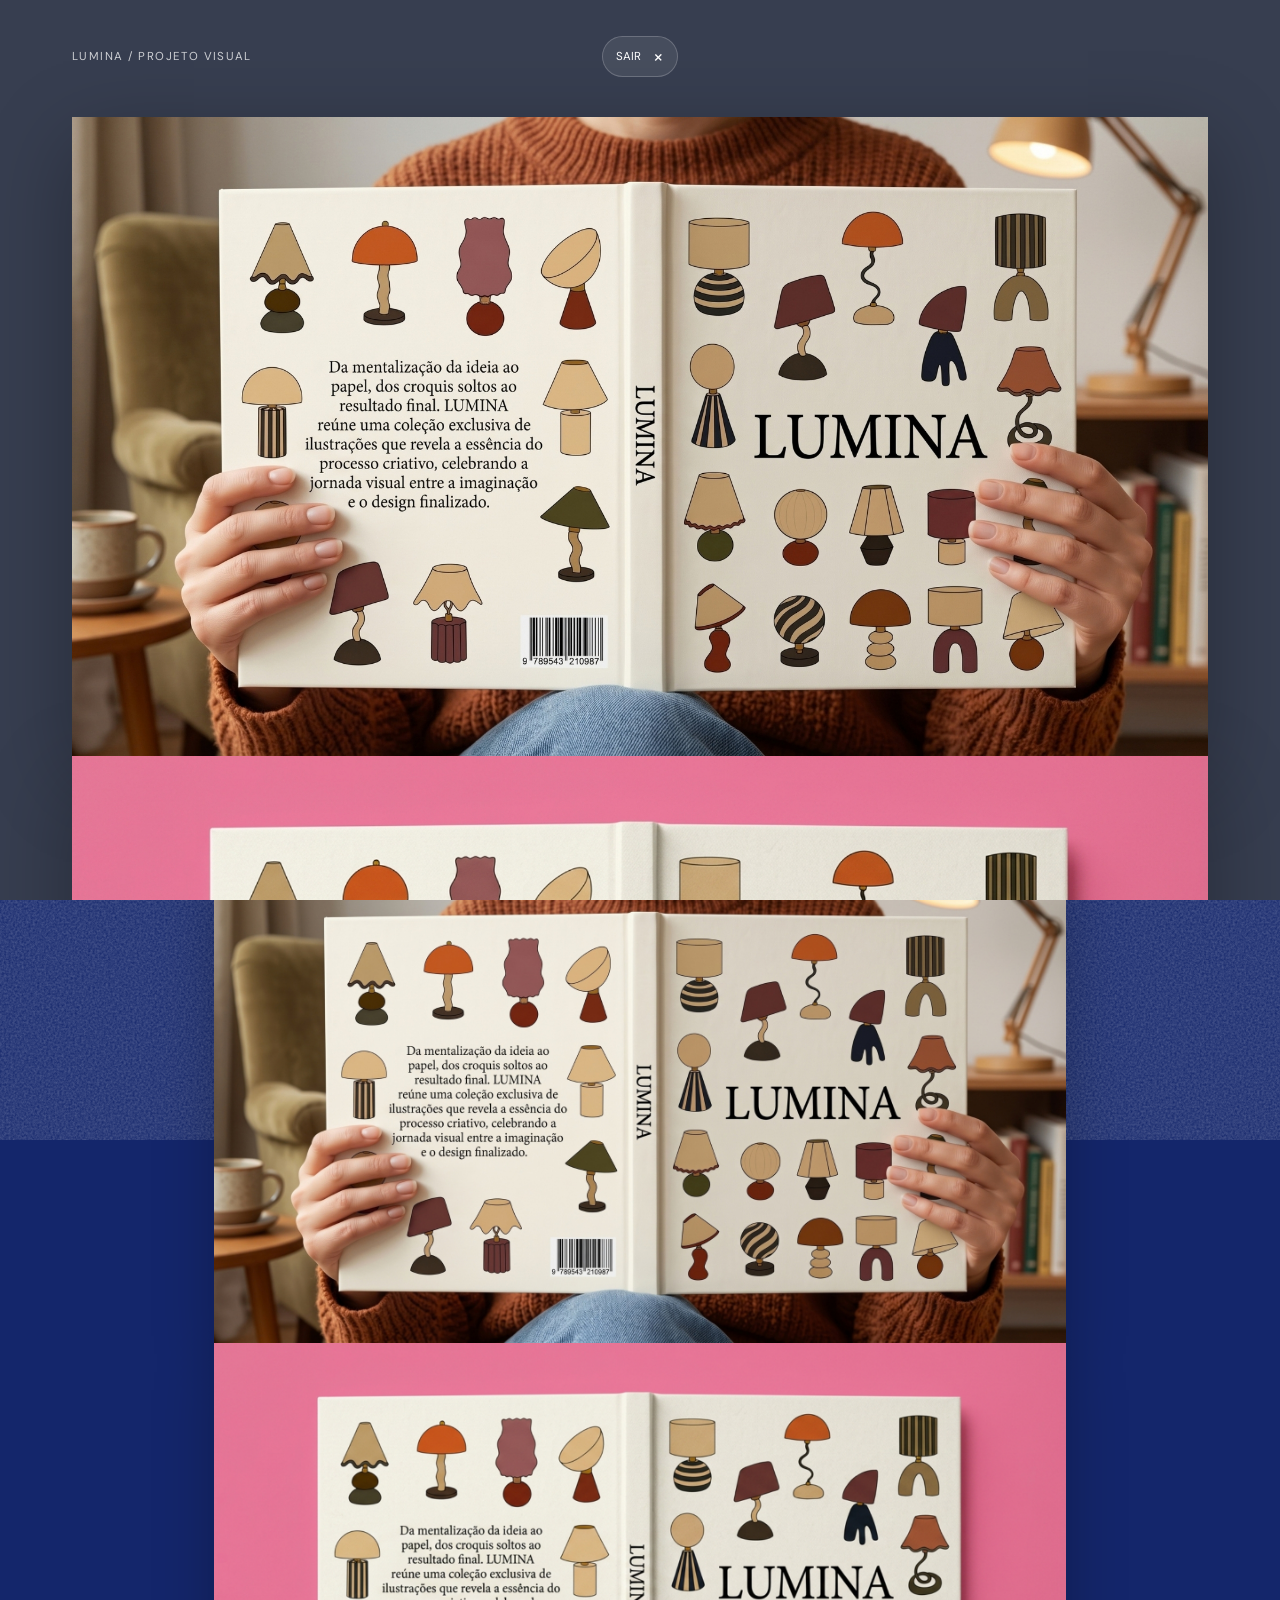
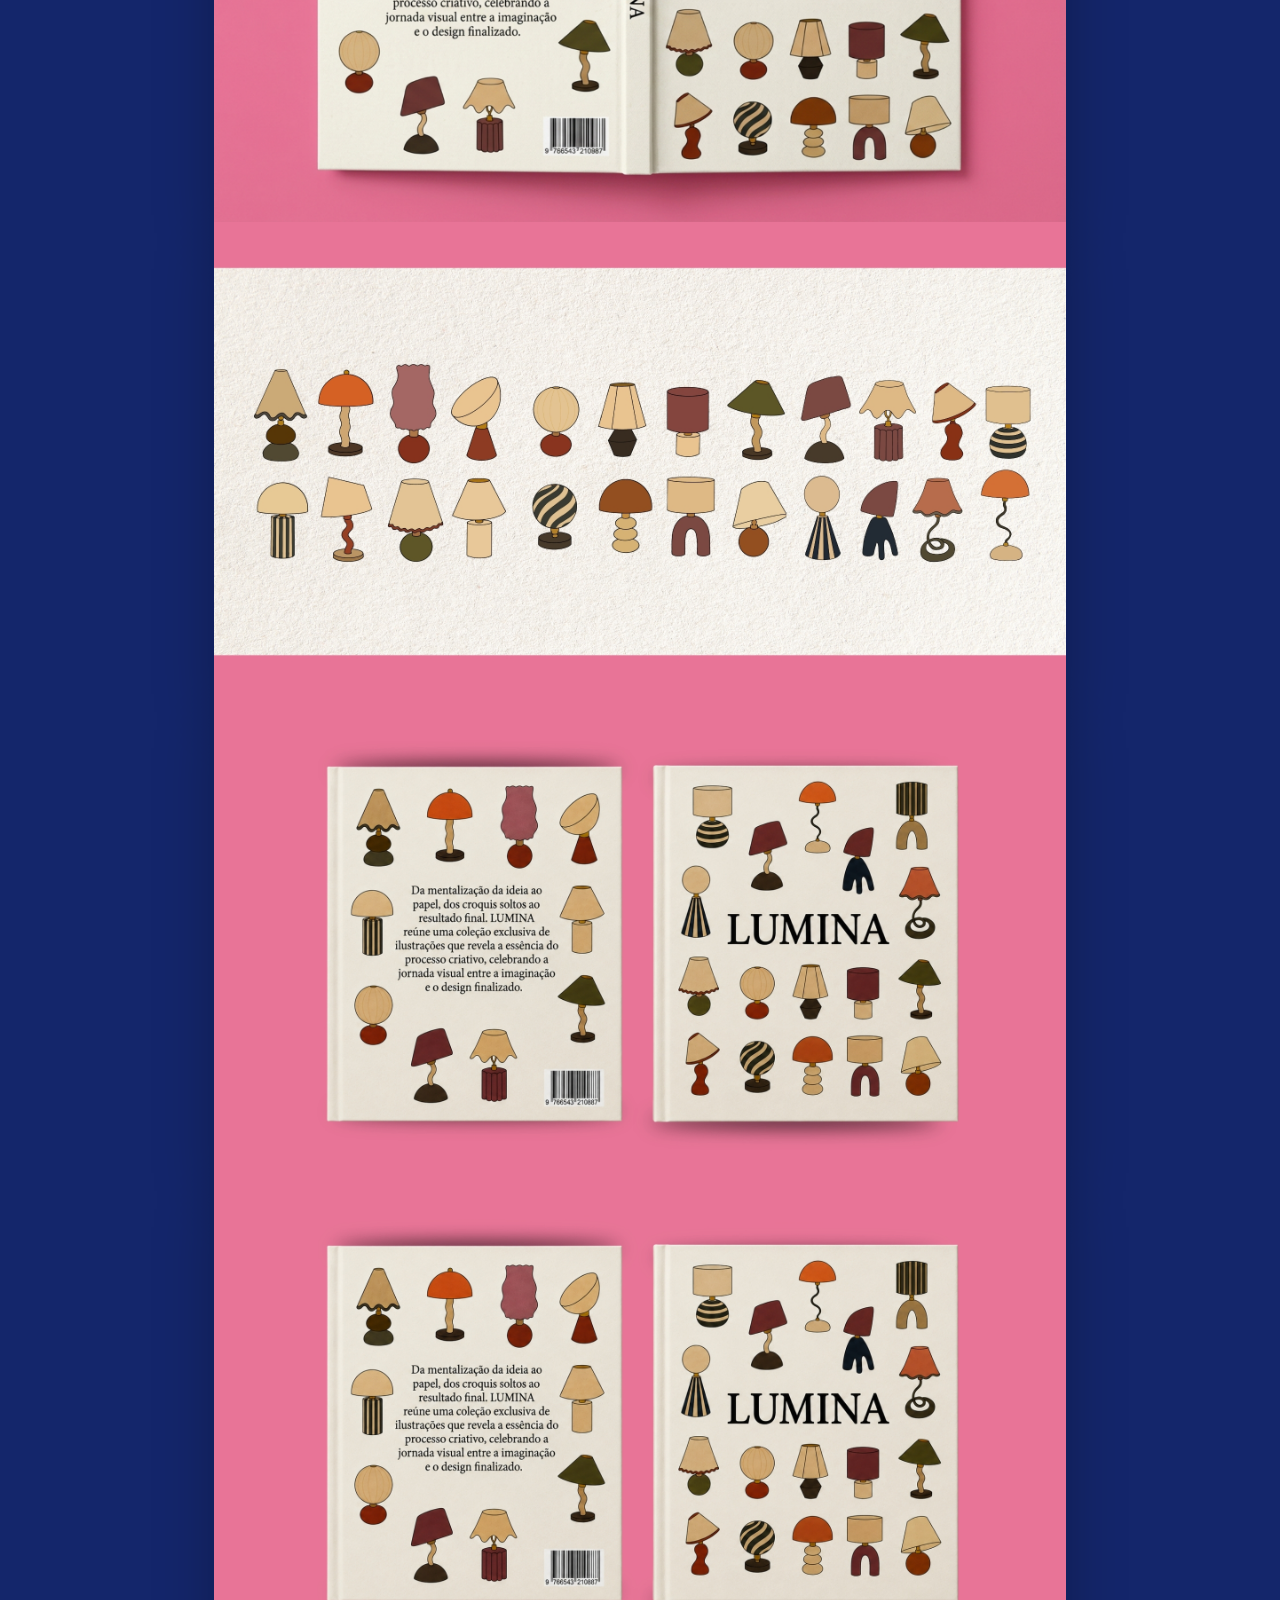
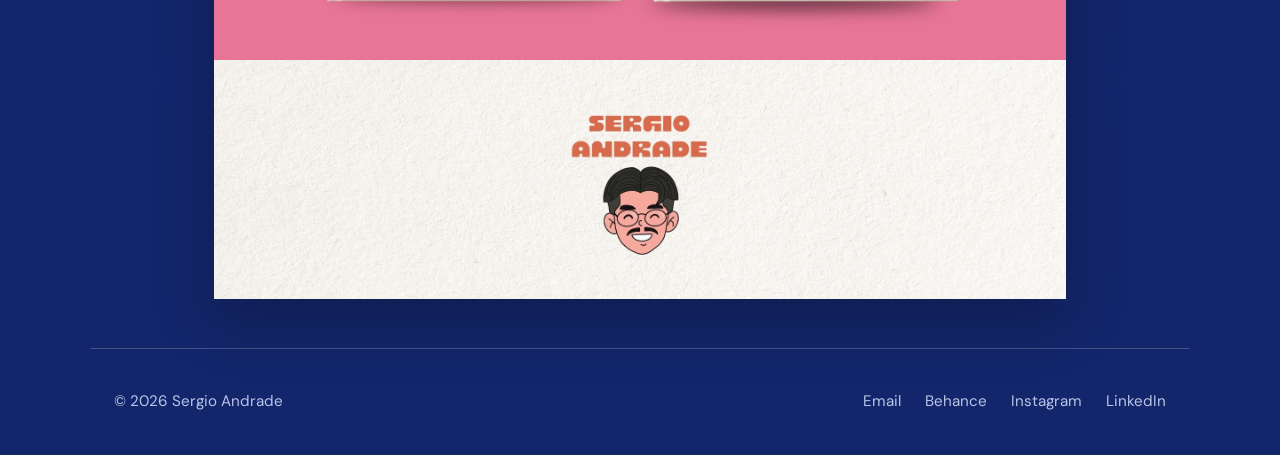
==== projeto1.html @ bd9d05b0 "Primeira versão do portfólio  Copiar" ====
<!DOCTYPE html>
<html lang="pt">
<head>
  <meta charset="UTF-8">
  <meta name="viewport" content="width=device-width, initial-scale=1.0">
  <title>XXXXXXX | Sergio Andrade</title>
  <link rel="icon" href="Assets/imgs/minha.logo.png">

  <link href="https://fonts.googleapis.com/css2?family=Lilita+One&family=DM+Sans:wght@400;500;700&display=swap" rel="stylesheet">
  <link rel="stylesheet" href="Assets/css/styles.css">
</head>
<body class="sem-circulos">

  <!-- MENU -->
  <header class="menu vidro">
    <a href="index.html#home"><img class="logo" src="Assets/imgs/minha.logo.png" alt="Sergio Andrade"></a>

    <button class="botao-menu" id="botao-menu" aria-label="Abrir menu">☰</button>

    <nav id="links">
      <a href="index.html">Home</a>
      <a href="index.html#sobre">Sobre</a>
      <a href="index.html#conversa">Criar</a>
      <a href="projetos.html" class="ativo">Projetos</a>
    </nav>


  </header>

  <!-- TÍTULO E FERRAMENTAS -->
 <section class="pagina-topo">
  <h1>Dama Centeio</h1>
    <p class="rotulo">Ferramentas:</p>
    <p class="ferramentas">Adobe Photoshop, Adobe Illustrator, Figma.</p>
  </section>

  <!-- DESCRIÇÃO -->
  <section class="bloco texto-projeto">
    <p class="descrip">Descrição:</p>
    <p>O projeto de identidade visual Dama Centeio busca traduzir o cuidado e a delicadeza da panificação artesanal por meio de uma estética elegante, acolhedora e atemporal. A marca ganha vida através de uma tipografia marcante, uma paleta de tons terrosos e uma ilustração feminina que representa o lado humano e cuidadoso por trás de cada produto. O resultado é uma identidade que busca tornar cada detalhe da experiência mais especial, autêntico e memorável.</p>
  </section>

  <!-- IMAGENS: uma debaixo da outra.
       Para cada imagem, troca um <div class="imagem-vazia"></div> por:
       <img src="Assets/imgs/projeto1-01.jpg" alt="Descrição da imagem">
       Para mais imagens, copia a linha e muda o nome do ficheiro. -->
    <!-- IMAGENS -->


<div class="galeria-overlay" id="galeriaOverlay" aria-label="Apresentação visual do projeto">
  <div class="galeria-overlay-fundo"></div>

  <div class="galeria-overlay-conteudo">
    <div class="galeria-overlay-topo">
      <span>LUMINA / PROJETO VISUAL</span>
      <button class="galeria-fechar" id="fecharGaleria" type="button" aria-label="Fechar galeria">
        SAIR <span>×</span>
      </button>
    </div>

    <div class="galeria-overlay-imagens">
      <img src="Assets/imgs/Lumina.1.jpg" alt="LUMINA — imagem 1">
      <img src="Assets/imgs/Lumina.2.jpg" alt="LUMINA — imagem 2">
      <img src="Assets/imgs/Lumina.3.jpg" alt="LUMINA — imagem 3">
      <img src="Assets/imgs/Lumina.4.jpg" alt="LUMINA — imagem 4">
      <img src="Assets/imgs/Lumina.5.jpg" alt="LUMINA — imagem 5">
      <img src="Assets/imgs/Lumina.6.jpg" alt="LUMINA — imagem 6">
    </div>
  </div>
</div>


<section class="projeto-preview" aria-label="Prévia do projeto">
  <div class="preview-indicacao">
    <span>EXPLORA O PROJETO</span>
    <span class="preview-seta">↓</span>
  </div>

<div class="preview-imagens">
  <img src="Assets/imgs/Lumina.1.jpg" alt="LUMINA — imagem 1">
  <img src="Assets/imgs/Lumina.2.jpg" alt="LUMINA — imagem 2">
  <img src="Assets/imgs/Lumina.3.jpg" alt="LUMINA — imagem 3">
  <img src="Assets/imgs/Lumina.4.jpg" alt="LUMINA — imagem 4">
  <img src="Assets/imgs/Lumina.5.jpg" alt="LUMINA — imagem 5">
  <img src="Assets/imgs/Lumina.6.jpg" alt="LUMINA — imagem 6">
</div>

</section>

<div class="galeria-ponto-entrada" id="pontoEntradaGaleria" aria-hidden="true"></div>
  <footer>
    <p>© <span id="ano"></span> Sergio Andrade</p>
    <nav class="redes">
      <a href="mailto:o-teu-email@exemplo.com">Email</a>
      <a href="https://www.behance.net/sergioasf" target="_blank" rel="noopener">Behance</a>
      <a href="https://www.instagram.com/bysergio.a/?utm_source=ig_web_button_share_sheet" target="_blank" rel="noopener">Instagram</a>
      <a href="https://www.linkedin.com/in/sergioasf/" target="_blank" rel="noopener">LinkedIn</a>
    </nav>
  </footer>

  <script src="Assets/JS/script.js"></script>
</body>
</html>
---- Assets/css/styles.css ----
/* ---------- CORES E FONTES ---------- */
:root {
  --azul: #2547a0;
  --azul-escuro: #14266b;
  --laranja: #f2784b;
  --claro: #eef2ff;
  --lilas: #b9c4e8;

  --fonte-titulo: "Lilita One", sans-serif;
  --fonte-texto: "DM Sans", sans-serif;
}

/* ---------- BASE ---------- */
* {
  box-sizing: border-box;
  margin: 0;
  padding: 0;
}

html {
  scroll-behavior: smooth;
}

body {
  font-family: var(--fonte-texto);
  font-size: 18px;
  line-height: 1.7;
  color: var(--claro);
  background: var(--azul-escuro);
  overflow-x: hidden;
  position: relative;
}

/* Textura granulada */
body::before {
  content: "";
  position: fixed;
  inset: -240px 0;
  z-index: -1;
  pointer-events: none;
  opacity: 0.26;
  background-image: url("data:image/svg+xml,%3Csvg xmlns='http://www.w3.org/2000/svg' width='240' height='240'%3E%3Cfilter id='n'%3E%3CfeTurbulence type='fractalNoise' baseFrequency='.45' numOctaves='3' stitchTiles='stitch'/%3E%3CfeColorMatrix values='0 0 0 0 1 0 0 0 0 1 0 0 0 0 1 0 0 0 .9 0'/%3E%3C/filter%3E%3Crect width='100%25' height='100%25' filter='url(%23n)'/%3E%3C/svg%3E");
  transform: translateY(calc(var(--grao, 0px) * -1));
  will-change: transform;
}

/* ---------- ONDAS 3D NO FUNDO (desenhadas pelo JavaScript) ---------- */
.ondas {
  position: fixed;
  top: 0;
  left: 0;
  width: 100%;
  height: 100%;
  z-index: -2;
  pointer-events: none;
  opacity: 0.18;
  transition: opacity 0.6s ease;
}

/* Nas páginas com esta classe as ondas ficam escondidas */
.sem-circulos .ondas {
  opacity: 0;
}

/* ---------- ELEMENTOS GERAIS ---------- */
img {
  display: block;
  max-width: 100%;
}

a {
  color: inherit;
}

p {
  margin-bottom: 1rem;
}

::selection {
  background: var(--laranja);
  color: var(--azul-escuro);
}

a:focus-visible,
button:focus-visible {
  outline: 3px solid var(--laranja);
  outline-offset: 3px;
}

h2 {
  font-family: var(--fonte-titulo);
  font-weight: 400;
  color: #fff;
  font-size: 3.6rem;
  line-height: 1.05;
  margin-bottom: 1.5rem;
}

section {
  padding: 6rem 1.5rem;
  max-width: 1100px;
  margin: 0 auto;
  position: relative;
}

/* Rótulos: FERRAMENTAS e DESCRIÇÃO */
.rotulo,
.texto-projeto .descrip {
  font-family: var(--fonte-texto);
  font-size: 0.8rem;
  font-weight: 700;
  letter-spacing: 0.16em;
  line-height: 1.4;
  text-transform: uppercase;
  color: var(--laranja);
  margin-top: 0;
  margin-bottom: 0.6rem;
  text-align: center; /* <-- Adiciona esta linha */
  
}


/* ---------- EFEITO DE VIDRO ---------- */
.vidro {
  background: rgba(20, 38, 107, 0.4);
  border: 1px solid rgba(255, 255, 255, 0.4);
  border-radius: 32px;
  backdrop-filter: blur(14px);
  box-shadow:
    inset 0 1px 0 rgba(255, 255, 255, 0.4),
    0 20px 40px -25px rgba(0, 0, 0, 0.6);
}

/* ---------- MENU ---------- */
.menu {
  position: fixed;
  top: 16px;
  left: 50%;
  transform: translateX(-50%);
  z-index: 10;
  width: min(92%, 780px);
  height: 88px;
  padding: 0 2rem 0 7rem; /* Deixa espaço à esquerda para a logo */
  border-radius: 999px;
  display: flex;
  align-items: center;
  justify-content: flex-end; /* Empurra os links para o espaço da direita */
  transition: background 0.3s, box-shadow 0.3s;
}

.menu.rolou {
  background: rgba(20, 38, 107, 0.75);
  box-shadow:
    inset 0 1px 0 rgba(255, 255, 255, 0.4),
    0 20px 40px -20px rgba(0, 0, 0, 0.8);
}

.logo {
  position: absolute;
  left: 1.8rem;
  top: 50%;
  transform: translateY(-50%);
  height: 90px;
  width: auto;
}

.menu nav {
  position: static; /* Remove o posicionamento absoluto antigo */
  transform: none;
  display: flex;
  align-items: center;
  justify-content: space-evenly; /* Distribui os botões proporcionalmente no espaço livre */
  width: 100%;
}

.menu nav a {
  display: inline-block;
  padding: 0.6rem 1.4rem; /* Padding ligeiramente menor */
  border-radius: 999px;
  text-decoration: none;
  font-weight: 700;
  font-size: 0.95rem; /* Letras ligeiramente menores (era 1.1rem) */
  letter-spacing: 0.08em;
  text-transform: uppercase;
  transition: background 0.25s, color 0.25s;
}

.menu nav a:hover,
.menu nav a.ativo {
  background: var(--laranja);
  color: var(--azul-escuro);
}

.botao-menu {
  display: none;
  font-size: 1.6rem;
  color: var(--claro);
  background: none;
  border: none;
  cursor: pointer;
}


/* ---------- HOME ---------- */
#home {
  min-height: 100vh;
  display: flex;
  flex-direction: column;
  align-items: center;
  justify-content: center;
  gap: 1.5rem;
  text-align: center;
  padding: 7rem 1.5rem 6rem;
}

.nome {
  width: auto;
  height: clamp(110px, 24vh, 240px);
  max-width: 90%;
  object-fit: contain;
}

.etiqueta {
  padding: 0.6rem 1.8rem;
  margin: 2rem 0 0;  
  border-radius: 999px;
  font-size: 0.9rem;
  font-weight: 700;
  letter-spacing: 0.12em;
  text-transform: uppercase;
}

/* Foto circular */
/* ---------- HOME (Com perspetiva 3D) ---------- */
#home {
  /* ... (mantém o display flex, justify-center, etc. que já tinhas) ... */
  perspective: 1500px; /* Dá profundidade para o efeito de inclinação */
}

/* --- O Anel / Elemento Reativo Completo --- */
.anel {
  position: relative;
  width: clamp(160px, 32vh, 290px);   
  aspect-ratio: 1;
  padding: 12px;
  border-radius: 50%;
  
  /* Teu gradiente cónico metálico */
  background: conic-gradient(
    #f2f5ff,
    #7b86a2,
    #fbfcff,
    #56617c,
    #d3daec,
    #8993ad,
    #f2f5ff
  );
  
  /* Sombra base suave */
  box-shadow: 0 20px 40px -10px rgba(0, 0, 0, 0.6);
  
  /* Garante o render 3D e aplica transição física muito suave */
  transform-style: preserve-3d;
  transition: transform 0.6s cubic-bezier(0.2, 1, 0.3, 1), box-shadow 0.6s ease;
  
  /* Animação de entrada original */
  animation: subir 0.9s ease 0.15s both;
  cursor: pointer;
}

/* Pseudo-elemento para o "Glow" Orgânico (atrás do anel) */
.anel::after {
  content: '';
  position: absolute;
  inset: -10px;
  border-radius: 50%;
  background: radial-gradient(circle at center, rgba(242, 120, 75, 0.15) 0%, rgba(242, 120, 75, 0) 70%);
  opacity: 0;
  transition: opacity 0.5s ease, transform 0.6s cubic-bezier(0.2, 1, 0.3, 1);
  filter: blur(20px);
  pointer-events: none;
  transform: translateZ(-1px); /* Fica atrás */
}

.anel img {
  width: 100%;
  height: 100%;
  object-fit: cover;
  object-position: 78% 50%;
  border-radius: 50%;
  background-color: var(--azul-escuro);
  display: block;
}

/* --- EFEITO PARALLAX REATIVO NO HOVER --- */
.anel:hover {
  /* Inclinação suave e subida do elemento */
  transform: translateY(-8px) rotateX(10deg) rotateY(-5deg) scale(1.02);
  
  /* Sombra mais profunda e deslocada */
  box-shadow: 0 35px 70px -15px rgba(0, 0, 0, 0.7);
}

/* Ativa e desloca o "Glow" no hover */
.anel:hover::after {
  opacity: 1;
  transform: translateZ(-2px) translate(5px, 10px); /* Desloca o brilho orgânico */
}


.nome,
.etiqueta,
.anel {
  animation: subir 0.9s ease both;
}

.etiqueta {
  animation-delay: 0.3s;     
}

.anel {
  animation-delay: 0.15s;    
}

@keyframes subir {
  from {
    opacity: 0;
    transform: translateY(20px);
  }
}

/* ---------- SETA PARA BAIXO ---------- */
.seta-baixo {
  position: absolute;
  bottom: 1.8rem;
  left: 0;
  right: 0;
  margin: 0 auto;
  width: 54px;
  height: 54px;
  display: flex;
  align-items: center;
  justify-content: center;
  border-radius: 50%;
  border: 1px solid rgba(255, 255, 255, .4);
  background: rgba(20, 38, 107, .4);
  backdrop-filter: blur(10px);
  -webkit-backdrop-filter: blur(10px);
  color: #fff;
  text-decoration: none;
  animation: aparecerSeta 1s ease 1s both, saltarSeta 2.2s ease-in-out 2s infinite;
  transition: background .3s, border-color .3s;
}

.seta-baixo:hover {
  background: #f2784b;
  border-color: #f2784b;
}

@keyframes aparecerSeta {
  from { opacity: 0; }
  to   { opacity: 1; }
}

@keyframes saltarSeta {
  0%, 100% { transform: translateY(0); }
  50%      { transform: translateY(8px); }
}

/* ---------- SOBRE ---------- */
#sobre {
  max-width: none;
  min-height: 100vh;
  padding: 9rem clamp(1.5rem, 5vw, 5rem) 5rem;
  display: flex;
  align-items: center;
}

.sobre-layout {
  width: 100%;
  max-width: 1150px;
  margin: 0 auto;
  display: grid;
  grid-template-columns: 1fr 1fr;
  gap: 3rem;
  align-items: center;
}

.sobre-personagem {
  position: relative;
  justify-self: center;
  max-width: 100%;
}

.sobre-personagem::after {
  content: "";
  position: absolute;
  left: 50%;
  bottom: 1%;
  transform: translateX(-50%);
  width: 65%;
  height: 7%;
  border-radius: 50%;
  background: radial-gradient(
    ellipse at center,
    rgba(5, 10, 40, 0.55),
    transparent 70%
  );
}

.sobre-gif {
  position: relative;
  z-index: 1;
  display: block;
  width: auto;
  height: auto;
  max-width: 100%;
  max-height: 500px;
}

.sobre-caixa {
  min-height: 470px;
  padding: 3rem;
  display: flex;
  flex-direction: column;
  justify-content: center;
}

.sobre-caixa p {
  font-size: 1.1rem;
  color: #dfe6fb;
}

.sobre-caixa .rotulo {
  font-size: 0.8rem;
  color: var(--laranja);
}

/* ---------- SOBRE: SECÇÕES NOVAS ---------- */
.sobre-extra {
  max-width: 1150px;
  padding: 4rem 1.5rem;
}

.sobre-extra .titulo-secao {
  margin-bottom: 2.5rem;
}

.sobre-extra .titulo-secao h2 {
  font-size: 3rem;
  margin-bottom: 0;
}

/* Mantém a animação de entrada e acrescenta a transição do hover */
.sobre-extra .escondido {
  transition: opacity 0.8s, transform 0.8s, background 0.3s, border-color 0.3s;
}

/* Títulos pequenos dentro dos cartões */
.servico h3,
.passo h3,
.painel h3 {
  font-family: var(--fonte-titulo);
  font-weight: 400;
  font-size: 1.7rem;
  line-height: 1.1;
  color: #fff;
  margin: 0 0 0.8rem;
}

.servico p,
.passo p {
  margin: 0;
  font-size: 1rem;
  color: #dfe6fb;
}

/* O que faço */
.grelha-servicos {
  display: grid;
  grid-template-columns: repeat(auto-fit, minmax(240px, 1fr));
  gap: 1.5rem;
}

.servico {
  padding: 2rem;
  border-radius: 28px;
}

.servico:hover {
  background: rgba(37, 71, 160, 0.55);
  border-color: var(--laranja);
}

.servico-numero {
  display: block;
  margin-bottom: 1rem;
  font-size: 0.8rem;
  font-weight: 700;
  letter-spacing: 0.16em;
  color: var(--laranja);
}

.grelha-servicos .servico:nth-child(2) { transition-delay: 0.1s; }
.grelha-servicos .servico:nth-child(3) { transition-delay: 0.2s; }
.grelha-servicos .servico:nth-child(4) { transition-delay: 0.3s; }

/* ---------- HABILIDADES MARQUEE ---------- */
#habilidades {
  max-width: 100% !important;
  width: 100%;
  padding-left: 0 !important;
  padding-right: 0 !important;
  overflow: hidden;
}

#habilidades .titulo-secao {
  max-width: 1150px;
  margin: 0 auto 2.5rem;
  padding-left: 1.5rem;
  padding-right: 1.5rem;
}

.habilidades-marquee-container {
  width: 100%;
  padding: 3.5rem 0;
  display: flex;
  flex-direction: column;
  gap: 1.2rem;
  overflow: hidden;
  position: relative;
  border-radius: 0; /* Encaixa de canto a canto nas bordas da página */
  border-left: none;
  border-right: none;
}

.marquee-linha {
  display: flex;
  width: max-content;
  user-select: none;
}

.marquee-grupo {
  display: flex;
  align-items: center;
  gap: 1rem;
  padding-right: 1rem;
}

.marquee-grupo span {
  display: inline-block;
  padding: 0.85rem 2rem;
  border: 1px solid rgba(255, 255, 255, 0.3);
  border-radius: 999px;
  background: rgba(255, 255, 255, 0.05);
  color: var(--claro);
  font-size: 1.1rem;
  font-weight: 500;
  white-space: nowrap;
  transition: all 0.3s ease;
  cursor: pointer;
}

/* Animações de movimento contínuo */
.marquee-esquerda .marquee-grupo {
  animation: rolarEsquerda 28s linear infinite;
}

.marquee-direita .marquee-grupo {
  animation: rolarDireita 28s linear infinite;
}

/* Pausa suave quando se passa o rato por cima da linha */
.habilidades-marquee-container:hover .marquee-grupo {
  animation-play-state: paused;
}

/* Destaque individual na tag sob o cursor */
.marquee-grupo span:hover {
  background: var(--laranja);
  border-color: var(--laranja);
  color: var(--azul-escuro);
  transform: scale(1.08);
  box-shadow: 0 10px 25px -5px rgba(242, 120, 75, 0.6);
}

@keyframes rolarEsquerda {
  0% { transform: translateX(0%); }
  100% { transform: translateX(-100%); }
}

@keyframes rolarDireita {
  0% { transform: translateX(-100%); }
  100% { transform: translateX(0%); }
}

@media (max-width: 800px) {
  .marquee-grupo span {
    padding: 0.65rem 1.4rem;
    font-size: 0.95rem;
  }
}


/* ---------- BOTÃO VER PROJETOS ISOLADO ---------- */
.secao-botao-projetos {
  text-align: center;
  padding: 1rem 1.5rem 2rem;
}

.botao-grande {
  padding: 1.1rem 3rem;
  font-size: 1rem;
}



/* Processo */
.processo-lista {
  list-style: none;
  display: grid;
  grid-template-columns: repeat(auto-fit, minmax(220px, 1fr));
  gap: 1.5rem;
}

.passo {
  padding: 2rem 1.8rem;
  border-radius: 28px;
}

.passo-numero {
  display: block;
  margin-bottom: 0.8rem;
  font-family: var(--fonte-titulo);
  font-size: 3.2rem;
  line-height: 1;
  color: var(--laranja);
}

.processo-lista .passo:nth-child(2) { transition-delay: 0.1s; }
.processo-lista .passo:nth-child(3) { transition-delay: 0.2s; }
.processo-lista .passo:nth-child(4) { transition-delay: 0.3s; }

/* Convite final */
.cta {
  padding: 4rem 2rem;
  text-align: center;
}

.cta h2 {
  margin-bottom: 1rem;
}

.cta p {
  max-width: 520px;
  margin: 0 auto 2rem;
  font-size: 1.15rem;
  color: #dfe6fb;
}

.cta-botoes {
  display: flex;
  flex-wrap: wrap;
  justify-content: center;
  gap: 1rem;
}

.botao {
  display: inline-block;
  padding: 0.9rem 2.2rem;
  border: 1px solid var(--laranja);
  border-radius: 999px;
  background: var(--laranja);
  color: var(--azul-escuro);
  font-size: 0.9rem;
  font-weight: 700;
  letter-spacing: 0.08em;
  text-decoration: none;
  text-transform: uppercase;
  transition: background 0.25s, color 0.25s, border-color 0.25s;
}

.botao:hover {
  background: transparent;
  border-color: #fff;
  color: #fff;
}

.botao-vidro {
  background: rgba(255, 255, 255, 0.08);
  border-color: rgba(255, 255, 255, 0.4);
  color: #fff;
}

.botao-vidro:hover {
  background: var(--laranja);
  border-color: var(--laranja);
  color: var(--azul-escuro);
}

/* ---------- PROJETOS (Visual Refinado) ---------- */
.lista-projetos {
  display: grid;
  grid-template-columns: repeat(auto-fit, minmax(320px, 1fr));
  gap: 2.5rem 2rem;
}

.projeto {
  display: block;
  text-decoration: none;
  background: rgba(255, 255, 255, 0.03);
  border: 1px solid rgba(255, 255, 255, 0.12);
  border-radius: 28px;
  padding: 1.2rem;
  backdrop-filter: blur(12px);
  -webkit-backdrop-filter: blur(12px);
  transition: all 0.4s cubic-bezier(0.2, 0.8, 0.2, 1);
}

.capa {
  aspect-ratio: 4 / 3;
  border-radius: 20px;
  overflow: hidden;
  border: 1px solid rgba(255, 255, 255, 0.15);
  margin-bottom: 1.2rem;
}

.capa img {
  width: 100%;
  height: 100%;
  object-fit: cover;
  transition: transform 0.6s cubic-bezier(0.2, 0.8, 0.2, 1);
}

.projeto h3 {
  font-size: 1.35rem;
  font-weight: 700;
  color: #fff;
  line-height: 1.3;
  padding: 0 0.4rem;
  transition: color 0.3s ease;
}

/* Efeito ao passar o cursor (Hover elegante) */
.projeto:hover {
  transform: translateY(-8px);
  border-color: rgba(242, 120, 75, 0.4); /* Borda laranja suave */
  background: rgba(255, 255, 255, 0.06);
  box-shadow: 0 20px 40px -20px rgba(0, 0, 0, 0.7);
}

.projeto:hover .capa img {
  transform: scale(1.05); /* Zoom muito subtil na imagem */
}

.projeto:hover h3 {
  color: var(--laranja); /* O título muda para laranja */
}
.info-projeto {
  padding: 0.5rem 0.5rem 0.2rem;
  text-align: center; /* Centraliza todo o texto interno */
}

.projeto h3 {
  font-size: 1.35rem;
  font-weight: 700;
  color: #fff;
  line-height: 1.3;
  text-align: center; /* Garante o alinhamento do título */
  transition: color 0.3s ease;
}


/* ---------- RODAPÉ ---------- */
footer {
  max-width: 1100px;
  margin: 0 auto;
  padding: 2.5rem 1.5rem;
  border-top: 1px solid rgba(255, 255, 255, 0.2);
  display: flex;
  justify-content: space-between;
  flex-wrap: wrap;
  gap: 1rem;
  color: var(--lilas);
  font-size: 0.95rem;
}

footer p {
  margin: 0;
}

.redes {
  display: flex;
  gap: 1.5rem;
}

.redes a {
  text-decoration: none;
  transition: color 0.2s;
}

.redes a:hover {
  color: var(--laranja);
}

/* ---------- ANIMAÇÕES AO DESCER ---------- */
.escondido {
  opacity: 0;
  transform: translateY(24px);
  transition: opacity 0.8s, transform 0.8s;
}

.escondido.visivel {
  opacity: 1;
  transform: none;
}

.entrada-esquerda.escondido {
  transform: translateX(-60px);
}

.entrada-direita.escondido {
  transform: translateX(60px);
  transition-delay: 0.15s;
}

.entrada-esquerda.escondido.visivel,
.entrada-direita.escondido.visivel {
  transform: none;
}

/* ---------- PÁGINA DE PROJETO ---------- */
h1 {
  font-family: var(--fonte-titulo);
  font-weight: 400;
  color: #fff;
  font-size: clamp(5rem, 9vw, 8rem);
  line-height: 1;
  margin-bottom: 3.5rem;
  text-align: center;
}

.pagina-topo {
  padding: 12rem 1.5rem 2rem;
  text-align: center;
}

.pagina-topo h1 {
  text-align: center;
}

.bloco {
  padding: 2rem 1.5rem 3rem;
}

.voltar {
  display: inline-block;
  margin-bottom: 2rem;
  color: var(--lilas);
  font-weight: 700;
  text-decoration: none;
  transition: color 0.2s;
}

.voltar:hover {
  color: var(--laranja);
}

.ferramentas {
  color: #dfe6fb;
  font-size: 1.15rem;
  margin: 0;
  text-align: center;
}

.texto-projeto {
  text-align: center;
}

.texto-projeto p {
  display: block;
  max-width: 760px;
  font-size: 1.15rem;
  color: #dfe6fb;
  margin-left: auto;
  margin-right: auto;
  text-align: center;
}

.texto-projeto .descrip {
  font-family: var(--fonte-texto);
  font-size: 0.8rem;
  font-weight: 700;
  letter-spacing: 0.16em;
  line-height: 1.4;
  text-transform: uppercase;
  color: var(--laranja);
  margin-top: 0;
  margin-bottom: 0.6rem;
}

/* ---------- GALERIA IMERSIVA ---------- */
.galeria-overlay {
  position: fixed;
  inset: 0;
  z-index: 9999;
  overflow-y: auto;
  overscroll-behavior: contain;
  isolation: isolate;
  background: rgb(55, 62, 80);
  opacity: 0;
  visibility: hidden;
  pointer-events: none;
  transform: translateY(5vh) scale(0.985);
  clip-path: inset(45% 0 45% 0 round 18px);
  transition:
    opacity 0.55s ease,
    transform 0.75s cubic-bezier(0.2, 0.75, 0.25, 1),
    clip-path 0.75s cubic-bezier(0.2, 0.75, 0.25, 1),
    visibility 0.75s;
}

.galeria-overlay.ativa {
  opacity: 1;
  visibility: visible;
  pointer-events: auto;
  transform: translateY(0) scale(1);
  clip-path: inset(0 0 0 0 round 0);
}

.galeria-overlay-fundo {
  position: fixed;
  inset: -25px;
  z-index: -1;
  background: rgb(55, 62, 80);
}

.galeria-overlay-conteudo {
  width: min(100%, 1200px);
  margin: 0 auto;
  padding: 1.25rem clamp(0.75rem, 3vw, 2rem) 4rem;
}

.galeria-overlay-topo {
  position: sticky;
  top: 0;
  z-index: 2;
  display: grid;
  grid-template-columns: 1fr auto 1fr;
  align-items: center;
  gap: 1rem;
  padding: 1rem 0;
  color: rgba(255, 255, 255, 0.75);
  font-family: var(--fonte-texto);
  font-size: 0.72rem;
  letter-spacing: 0.12em;
  background: transparent;
}

.galeria-overlay-topo > span {
  justify-self: start;
}

.galeria-home {
  justify-self: center;
  display: inline-block;
  padding: 0.6rem 0.85rem;
  border: 1px solid rgba(255, 255, 255, 0.2);
  border-radius: 999px;
  color: white;
  background: rgba(255, 255, 255, 0.08);
  text-decoration: none;
  font: inherit;
  transition: background 0.25s ease, border-color 0.25s ease;
}

.galeria-home:hover {
  background: rgba(255, 255, 255, 0.17);
  border-color: rgba(255, 255, 255, 0.5);
}

.galeria-fechar {
  justify-self: end;
  display: inline-flex;
  align-items: center;
  gap: 0.7rem;
  padding: 0.6rem 0.85rem;
  border: 1px solid rgba(255, 255, 255, 0.2);
  border-radius: 999px;
  color: white;
  background: rgba(255, 255, 255, 0.08);
  cursor: pointer;
  font: inherit;
  transition: background 0.25s ease, border-color 0.25s ease;
}

.galeria-fechar span {
  font-size: 1.2rem;
  line-height: 0.8;
}

.galeria-fechar:hover {
  background: rgba(255, 255, 255, 0.17);
  border-color: rgba(255, 255, 255, 0.5);
}

.galeria-overlay-imagens {
  display: flex;
  flex-direction: column;
  align-items: center;
  gap: 0;
  padding-top: 1.5rem;
}

.galeria-overlay-imagens img {
  display: block;
  width: 100%;
  height: auto;
  object-fit: contain;
  background: #f5f1e9;
  box-shadow: 0 25px 80px rgba(0, 0, 0, 0.3);
  opacity: 0;
  transform: translateY(28px) scale(0.99);
  transition:
    opacity 0.7s ease,
    transform 0.8s cubic-bezier(0.2, 0.75, 0.25, 1);
}

.galeria-overlay.ativa .galeria-overlay-imagens img {
  opacity: 1;
  transform: translateY(0) scale(1);
}

.galeria-overlay.ativa .galeria-overlay-imagens img:nth-child(2) { transition-delay: 80ms; }
.galeria-overlay.ativa .galeria-overlay-imagens img:nth-child(3) { transition-delay: 140ms; }
.galeria-overlay.ativa .galeria-overlay-imagens img:nth-child(4) { transition-delay: 200ms; }
.galeria-overlay.ativa .galeria-overlay-imagens img:nth-child(5) { transition-delay: 260ms; }
.galeria-overlay.ativa .galeria-overlay-imagens img:nth-child(6) { transition-delay: 320ms; }

.galeria-ponto-entrada {
  width: 100%;
  height: 1px;
}

body.galeria-aberta {
  overflow: hidden;
}

/* ---------- PRÉVIA DO PROJETO ---------- */
.projeto-preview {
  width: min(100% - 2rem, 900px);
  margin: 0 auto;
  padding-top: 1rem;
  padding-bottom: 3rem;
  text-align: center;
}

.preview-indicacao {
  display: flex;
  flex-direction: column;
  align-items: center;
  gap: 0.4rem;
  margin-bottom: 1rem;
  color: rgba(255, 255, 255, 0.7);
  font-family: var(--fonte-texto);
  font-size: 0.7rem;
  font-weight: 600;
  letter-spacing: 0.16em;
}

.preview-seta {
  display: inline-block;
  font-size: 1.5rem;
  color: var(--laranja);
  animation: preview-descer 1.6s ease-in-out infinite;
}

.projeto-preview img {
  display: block;
  width: 100%;
  height: auto;
  box-shadow: 0 20px 55px rgba(0, 0, 0, 0.25);
}

@keyframes preview-descer {
  0%, 100% {
    transform: translateY(0);
    opacity: 0.65;
  }
  50% {
    transform: translateY(7px);
    opacity: 1;
  }
}

/* ---------- RESPONSIVIDADE ---------- */
@media (max-width: 800px) {
  .sobre-layout {
    grid-template-columns: 1fr;
  }

  .sobre-caixa {
    min-height: 0;
    padding: 2rem;
  }

  h1, h2, .sobre-caixa h2 {
    font-size: 2.6rem;
  }

  footer {
    flex-direction: column;
    align-items: center;
    text-align: center;
  }
}

@media (max-width: 700px) {
  .menu {
    justify-content: space-between;
    flex-wrap: wrap;
    height: auto;
    min-height: 88px;
    padding: 0.5rem 1.2rem;
    border-radius: 36px;
  }

  .logo {
    position: absolute;
    left: 2rem;
    top: 50%;
    transform: translateY(-50%);
    height: 140px;
    width: auto;
  }

  .botao-menu {
    display: block;
  }

  .menu nav {
    position: static;
    transform: none;
    display: none;
    width: 100%;
    padding-bottom: 1rem;
  }

  .menu.aberto nav {
    display: block;
  }

  .menu nav a {
    display: block;
    padding: 0.8rem 1.4rem;
  }
}

@media (min-width: 701px) {
  .menu .logo {
    height: 100px;
  }
}

@media (max-width: 600px) {
  .galeria-overlay-conteudo {
    padding-inline: 0.65rem;
  }

  .galeria-overlay-topo {
    gap: 0.4rem;
    font-size: 0.58rem;
  }

  .galeria-home,
  .galeria-fechar {
    padding: 0.5rem 0.55rem;
  }

  .galeria-overlay-imagens img {
    background: rgba(18, 20, 28, 0.88);
  }
}

/* ---------- FUNDO DA PÁGINA PROJETOS (sólido, com degradé) ---------- */


/* Tira a faixa desfocada atrás dos cartões: aqui o degradé já faz esse trabalho */
.pagina-projetos #projetos::before {
  display: none;
}

/* Capas com mais profundidade para se destacarem do fundo */
.pagina-projetos .capa {
  box-shadow: 0 30px 60px -28px rgba(5, 10, 40, 0.85);
}

/* Título "Projetos" centrado e com mais espaço */
.pagina-projetos #projetos {
  padding-top: 11rem;
}

.pagina-projetos .titulo-secao {
  text-align: center;
  margin-bottom: 4rem;
}

/* ---------- CURSOR PERSONALIZADO ---------- */
.cursor {
  position: fixed;
  top: 0;
  left: 0;
  z-index: 10000;
  pointer-events: none;
  opacity: 0;
  transition: opacity 0.3s;
}

.cursor.visivel {
  opacity: 1;
}

.cursor-bola {
  width: 14px;
  height: 14px;
  border-radius: 50%;
  background: var(--laranja);
  border: 2px solid transparent;
  transform: translate(-50%, -50%);
  display: flex;
  align-items: center;
  justify-content: center;
  transition:
    width 0.35s cubic-bezier(0.2, 0.7, 0.2, 1),
    height 0.35s cubic-bezier(0.2, 0.7, 0.2, 1),
    background 0.3s,
    border-color 0.3s;
}

.cursor-texto {
  font-family: var(--fonte-titulo);
  font-size: 1.1rem;
  color: #fff;
  opacity: 0;
  transition: opacity 0.2s;
}

/* Sobre links e botões */
.cursor.sobre-link .cursor-bola {
  width: 54px;
  height: 54px;
  background: rgba(242, 120, 75, 0.18);
  border-color: var(--laranja);
}

/* Sobre os cartões de projeto */
.cursor.sobre-cartao .cursor-bola {
  width: 92px;
  height: 92px;
}

.cursor.sobre-cartao .cursor-texto {
  opacity: 1;
}

/* Esconde o cursor normal (o JS só ativa isto se houver rato) */
.cursor-ativo,
.cursor-ativo * {
  cursor: none !important;
}

@media (hover: none) {
  .cursor {
    display: none;
  }
}

/* ---------- TRANSIÇÃO ENTRE PÁGINAS ---------- */
body {
  animation: entrarPagina 0.6s ease;
}

body.saindo {
  opacity: 0;
  transition: opacity 0.35s ease;
}

@keyframes entrarPagina {
  from { opacity: 0; }
  to   { opacity: 1; }
}

/* ---------- ACESSIBILIDADE ---------- */
@media (prefers-reduced-motion: reduce) {
  html {
    scroll-behavior: auto;
  }

  *, *::before, *::after {
    animation: none !important;
    transition: none !important;
  }

  .escondido {
    opacity: 1;
    transform: none;
  }

  .entrada-esquerda.escondido,
  .entrada-direita.escondido,
  .entrada-baixo.escondido {
    transform: none;
  }

  .galeria-overlay,
  .galeria-overlay-imagens img {
    transition: none;
  }

  .preview-seta,
  .seta-baixo {
    animation: none;
  }
}

.etiqueta,
.etiqueta * {
  cursor: grab !important;
}

.etiqueta:active,
.etiqueta:active * {
  cursor: grabbing !important;
}
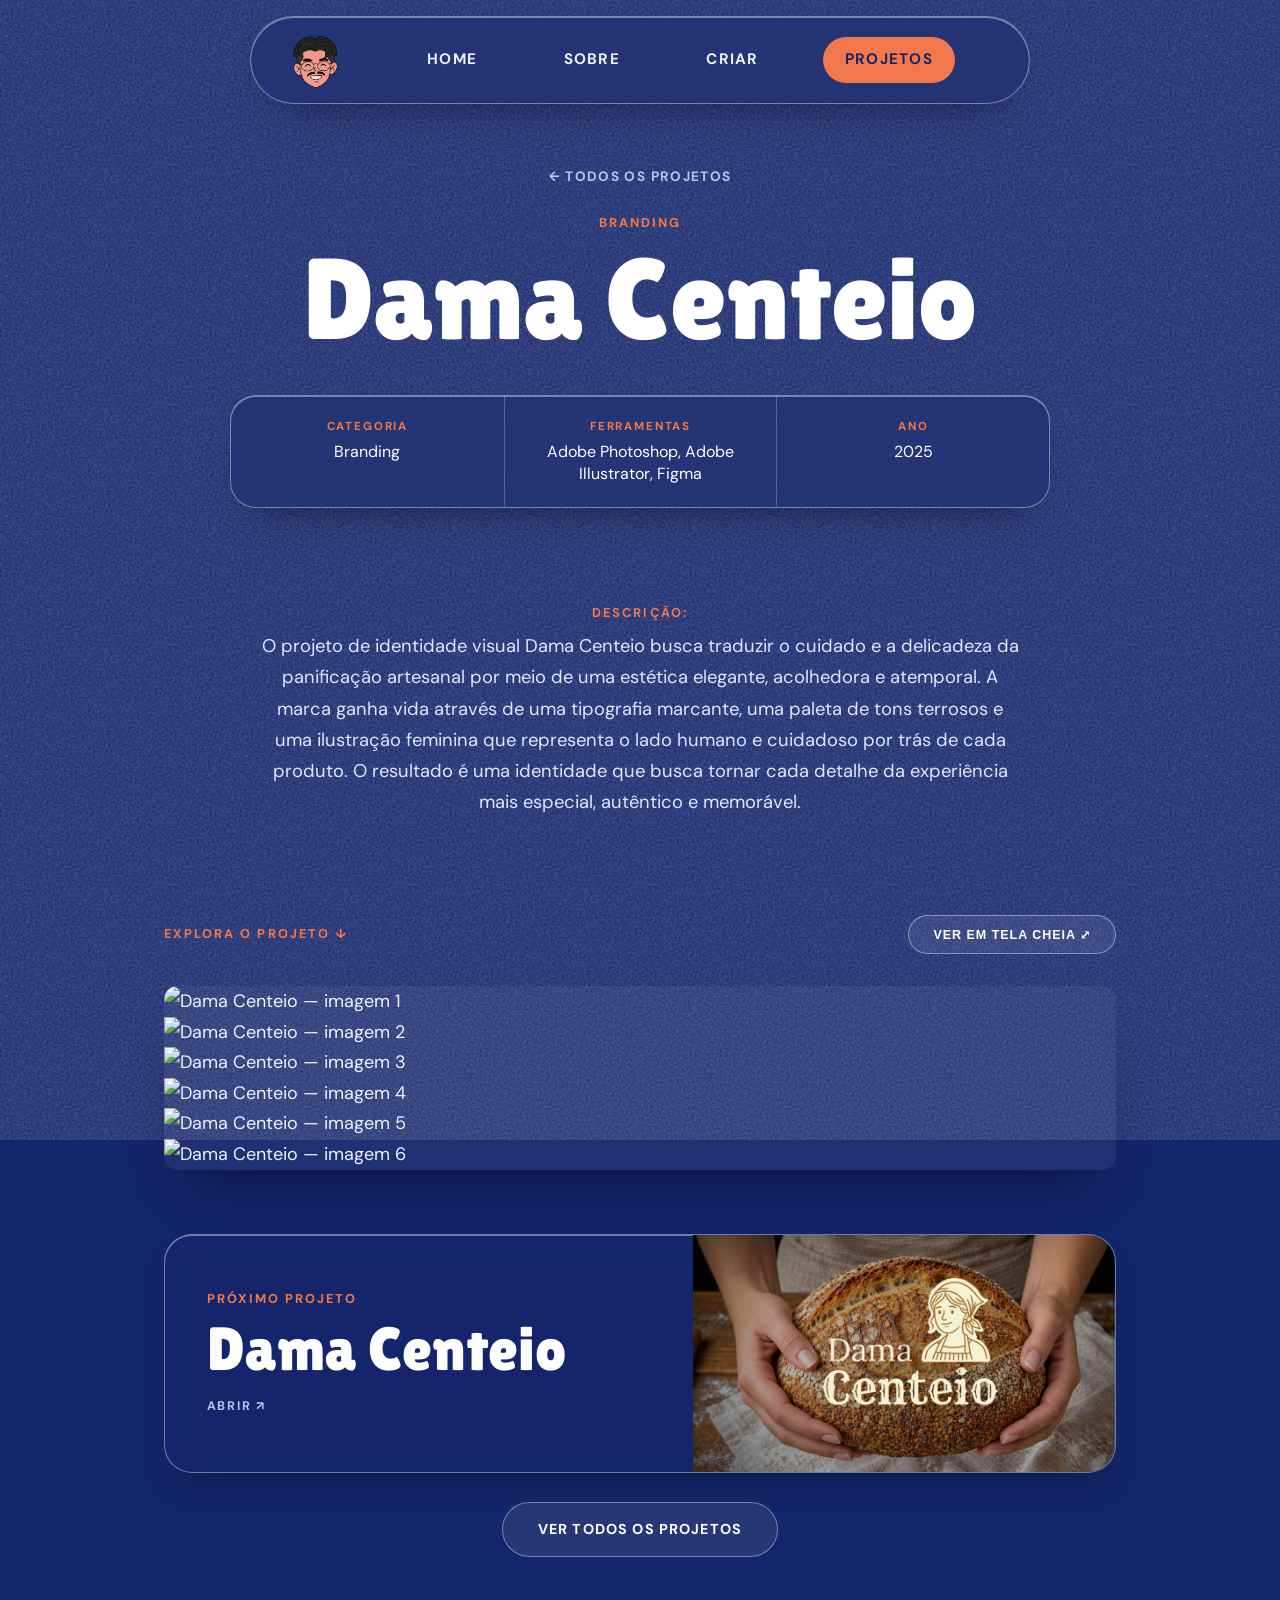
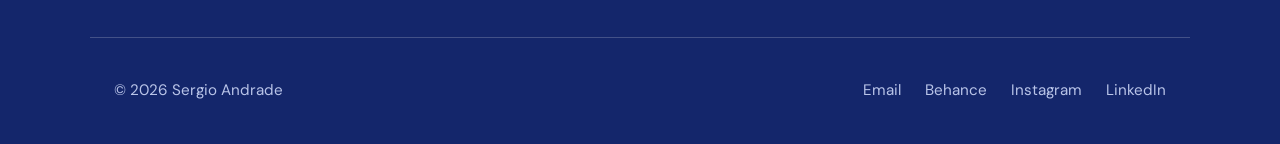
==== commit f9511244: "maiores mudancas" ====
--- a/projeto1.html
+++ b/projeto1.html
@@ -3,13 +3,21 @@
 <head>
   <meta charset="UTF-8">
   <meta name="viewport" content="width=device-width, initial-scale=1.0">
-  <title>XXXXXXX | Sergio Andrade</title>
+  <!-- 1) TÍTULO DA ABA DO NAVEGADOR -->
+  <title>Dama Centeio | Sergio Andrade</title>
   <link rel="icon" href="Assets/imgs/minha.logo.png">
 
   <link href="https://fonts.googleapis.com/css2?family=Lilita+One&family=DM+Sans:wght@400;500;700&display=swap" rel="stylesheet">
   <link rel="stylesheet" href="Assets/css/styles.css">
 </head>
-<body class="sem-circulos">
+<body class="sem-circulos pagina-projeto">
+
+  <div class="cursor" id="cursor">
+    <div class="cursor-bola"><span class="cursor-texto">Ver</span></div>
+  </div>
+
+  <!-- Barra fina no topo que mostra quanto já leste da página -->
+  <div class="progresso-leitura" id="progressoLeitura" aria-hidden="true"></div>
 
   <!-- MENU -->
   <header class="menu vidro">
@@ -23,75 +31,62 @@
       <a href="index.html#conversa">Criar</a>
       <a href="projetos.html" class="ativo">Projetos</a>
     </nav>
-
-
   </header>
 
-  <!-- TÍTULO E FERRAMENTAS -->
- <section class="pagina-topo">
-  <h1>Dama Centeio</h1>
-    <p class="rotulo">Ferramentas:</p>
-    <p class="ferramentas">Adobe Photoshop, Adobe Illustrator, Figma.</p>
-  </section>
+  <main>
 
-  <!-- DESCRIÇÃO -->
-  <section class="bloco texto-projeto">
-    <p class="descrip">Descrição:</p>
-    <p>O projeto de identidade visual Dama Centeio busca traduzir o cuidado e a delicadeza da panificação artesanal por meio de uma estética elegante, acolhedora e atemporal. A marca ganha vida através de uma tipografia marcante, uma paleta de tons terrosos e uma ilustração feminina que representa o lado humano e cuidadoso por trás de cada produto. O resultado é uma identidade que busca tornar cada detalhe da experiência mais especial, autêntico e memorável.</p>
-  </section>
+    <!-- TOPO: título e ficha técnica -->
+    <section class="projeto-hero">
+      <a class="voltar" href="projetos.html">← Todos os projetos</a>
 
-  <!-- IMAGENS: uma debaixo da outra.
-       Para cada imagem, troca um <div class="imagem-vazia"></div> por:
-       <img src="Assets/imgs/projeto1-01.jpg" alt="Descrição da imagem">
-       Para mais imagens, copia a linha e muda o nome do ficheiro. -->
-    <!-- IMAGENS -->
+      <!-- 2) CATEGORIA e 3) NOME DO PROJETO -->
+      <p class="rotulo">Branding</p>
+      <h1>Dama Centeio</h1>
 
+      <!-- 4) FICHA TÉCNICA: podes apagar ou acrescentar blocos <div><dt>…</dt><dd>…</dd></div> -->
+      <dl class="ficha vidro">
+        <div><dt>Categoria</dt><dd>Branding</dd></div>
+        <div><dt>Ferramentas</dt><dd>Adobe Photoshop, Adobe Illustrator, Figma</dd></div>
+        <div><dt>Ano</dt><dd>2025</dd></div>
+      </dl>
+    </section>
 
-<div class="galeria-overlay" id="galeriaOverlay" aria-label="Apresentação visual do projeto">
-  <div class="galeria-overlay-fundo"></div>
+    <!-- 5) DESCRIÇÃO -->
+    <section class="bloco texto-projeto">
+      <p class="descrip">Descrição:</p>
+      <p>O projeto de identidade visual Dama Centeio busca traduzir o cuidado e a delicadeza da panificação artesanal por meio de uma estética elegante, acolhedora e atemporal. A marca ganha vida através de uma tipografia marcante, uma paleta de tons terrosos e uma ilustração feminina que representa o lado humano e cuidadoso por trás de cada produto. O resultado é uma identidade que busca tornar cada detalhe da experiência mais especial, autêntico e memorável.</p>
+    </section>
 
-  <div class="galeria-overlay-conteudo">
-    <div class="galeria-overlay-topo">
-      <span>LUMINA / PROJETO VISUAL</span>
-      <button class="galeria-fechar" id="fecharGaleria" type="button" aria-label="Fechar galeria">
-        SAIR <span>×</span>
-      </button>
-    </div>
+    <!-- 6) IMAGENS: cada <img> é uma imagem do projeto, uma debaixo da outra.
+         Para adicionar mais, copia uma linha <img> e muda o nome do ficheiro e o alt.
+         A galeria em tela cheia (botão e clique na imagem) usa estas mesmas imagens: não precisas repeti-las. -->
+    <section class="projeto-galeria">
+      <div class="galeria-barra">
+        <p class="rotulo">Explora o projeto ↓</p>
+        <button type="button" class="botao botao-vidro" id="abrirGaleria">Ver em tela cheia ⤢</button>
+      </div>
 
-    <div class="galeria-overlay-imagens">
-      <img src="Assets/imgs/Lumina.1.jpg" alt="LUMINA — imagem 1">
-      <img src="Assets/imgs/Lumina.2.jpg" alt="LUMINA — imagem 2">
-      <img src="Assets/imgs/Lumina.3.jpg" alt="LUMINA — imagem 3">
-      <img src="Assets/imgs/Lumina.4.jpg" alt="LUMINA — imagem 4">
-      <img src="Assets/imgs/Lumina.5.jpg" alt="LUMINA — imagem 5">
-      <img src="Assets/imgs/Lumina.6.jpg" alt="LUMINA — imagem 6">
-    </div>
-  </div>
-</div>
+      <div class="projeto-imagens" id="projetoImagens">
+        <img src="Assets/imgs/NOME-1.jpg" alt="Dama Centeio — imagem 1">
+        <img src="Assets/imgs/NOME-2.jpg" alt="Dama Centeio — imagem 2" loading="lazy">
+        <img src="Assets/imgs/NOME-3.jpg" alt="Dama Centeio — imagem 3" loading="lazy">
+        <img src="Assets/imgs/NOME-4.jpg" alt="Dama Centeio — imagem 4" loading="lazy">
+        <img src="Assets/imgs/NOME-5.jpg" alt="Dama Centeio — imagem 5" loading="lazy">
+        <img src="Assets/imgs/NOME-6.jpg" alt="Dama Centeio — imagem 6" loading="lazy">
+      </div>
+    </section>
 
+    <!-- PRÓXIMO PROJETO: preenchido sozinho pelo JavaScript.
+         A lista de projetos está no topo do bloco "PÁGINA DE PROJETO" do script.js. -->
+    <section class="proximo" id="proximoProjeto" aria-label="Próximo projeto"></section>
 
-<section class="projeto-preview" aria-label="Prévia do projeto">
-  <div class="preview-indicacao">
-    <span>EXPLORA O PROJETO</span>
-    <span class="preview-seta">↓</span>
-  </div>
+  </main>
 
-<div class="preview-imagens">
-  <img src="Assets/imgs/Lumina.1.jpg" alt="LUMINA — imagem 1">
-  <img src="Assets/imgs/Lumina.2.jpg" alt="LUMINA — imagem 2">
-  <img src="Assets/imgs/Lumina.3.jpg" alt="LUMINA — imagem 3">
-  <img src="Assets/imgs/Lumina.4.jpg" alt="LUMINA — imagem 4">
-  <img src="Assets/imgs/Lumina.5.jpg" alt="LUMINA — imagem 5">
-  <img src="Assets/imgs/Lumina.6.jpg" alt="LUMINA — imagem 6">
-</div>
-
-</section>
-
-<div class="galeria-ponto-entrada" id="pontoEntradaGaleria" aria-hidden="true"></div>
+  <!-- RODAPÉ -->
   <footer>
     <p>© <span id="ano"></span> Sergio Andrade</p>
     <nav class="redes">
-      <a href="mailto:o-teu-email@exemplo.com">Email</a>
+      <a href="mailto:sergiodandrade2013@gmail.com">Email</a>
       <a href="https://www.behance.net/sergioasf" target="_blank" rel="noopener">Behance</a>
       <a href="https://www.instagram.com/bysergio.a/?utm_source=ig_web_button_share_sheet" target="_blank" rel="noopener">Instagram</a>
       <a href="https://www.linkedin.com/in/sergioasf/" target="_blank" rel="noopener">LinkedIn</a>
--- a/Assets/css/styles.css
+++ b/Assets/css/styles.css
@@ -698,79 +698,6 @@
   color: var(--azul-escuro);
 }
 
-/* ---------- PROJETOS (Visual Refinado) ---------- */
-.lista-projetos {
-  display: grid;
-  grid-template-columns: repeat(auto-fit, minmax(320px, 1fr));
-  gap: 2.5rem 2rem;
-}
-
-.projeto {
-  display: block;
-  text-decoration: none;
-  background: rgba(255, 255, 255, 0.03);
-  border: 1px solid rgba(255, 255, 255, 0.12);
-  border-radius: 28px;
-  padding: 1.2rem;
-  backdrop-filter: blur(12px);
-  -webkit-backdrop-filter: blur(12px);
-  transition: all 0.4s cubic-bezier(0.2, 0.8, 0.2, 1);
-}
-
-.capa {
-  aspect-ratio: 4 / 3;
-  border-radius: 20px;
-  overflow: hidden;
-  border: 1px solid rgba(255, 255, 255, 0.15);
-  margin-bottom: 1.2rem;
-}
-
-.capa img {
-  width: 100%;
-  height: 100%;
-  object-fit: cover;
-  transition: transform 0.6s cubic-bezier(0.2, 0.8, 0.2, 1);
-}
-
-.projeto h3 {
-  font-size: 1.35rem;
-  font-weight: 700;
-  color: #fff;
-  line-height: 1.3;
-  padding: 0 0.4rem;
-  transition: color 0.3s ease;
-}
-
-/* Efeito ao passar o cursor (Hover elegante) */
-.projeto:hover {
-  transform: translateY(-8px);
-  border-color: rgba(242, 120, 75, 0.4); /* Borda laranja suave */
-  background: rgba(255, 255, 255, 0.06);
-  box-shadow: 0 20px 40px -20px rgba(0, 0, 0, 0.7);
-}
-
-.projeto:hover .capa img {
-  transform: scale(1.05); /* Zoom muito subtil na imagem */
-}
-
-.projeto:hover h3 {
-  color: var(--laranja); /* O título muda para laranja */
-}
-.info-projeto {
-  padding: 0.5rem 0.5rem 0.2rem;
-  text-align: center; /* Centraliza todo o texto interno */
-}
-
-.projeto h3 {
-  font-size: 1.35rem;
-  font-weight: 700;
-  color: #fff;
-  line-height: 1.3;
-  text-align: center; /* Garante o alinhamento do título */
-  transition: color 0.3s ease;
-}
-
-
 /* ---------- RODAPÉ ---------- */
 footer {
   max-width: 1100px;
@@ -1190,11 +1117,6 @@
   display: none;
 }
 
-/* Capas com mais profundidade para se destacarem do fundo */
-.pagina-projetos .capa {
-  box-shadow: 0 30px 60px -28px rgba(5, 10, 40, 0.85);
-}
-
 /* Título "Projetos" centrado e com mais espaço */
 .pagina-projetos #projetos {
   padding-top: 11rem;
@@ -1332,3 +1254,2056 @@
 .etiqueta:active * {
   cursor: grabbing !important;
 }
+
+/* ---------- CRACHÁ PENDURADO NA PAREDE (HOME) ---------- */
+#home {
+  display: block;
+  min-height: 100vh;
+  padding: 0;
+  max-width: none;
+  perspective: none;
+  text-align: center;
+  overflow: hidden;
+}
+
+/* Fundo em degradé com as cores da marca: manchas de cor que se movem devagar */
+.parede {
+  position: absolute;
+  inset: 0;
+  overflow: hidden;
+  pointer-events: none;
+  background: #14266b;
+  box-shadow: inset 0 0 160px rgba(5, 10, 40, 0.45);
+  /* o degradé desvanece-se em baixo e deixa ver o fundo da página: sem corte seco */
+  -webkit-mask-image: linear-gradient(to bottom, #000 0%, #000 55%, transparent 100%);
+  mask-image: linear-gradient(to bottom, #000 0%, #000 55%, transparent 100%);
+}
+
+.parede::before,
+.parede::after {
+  content: "";
+  position: absolute;
+  inset: -25%;
+  will-change: transform;
+}
+
+.parede::before {
+  background:
+    radial-gradient(circle at 18% 22%, #f2784b 0, transparent 40%),
+    radial-gradient(circle at 82% 78%, #3a62c8 0, transparent 46%);
+  animation: paredeA 22s ease-in-out infinite alternate;
+  opacity: 0.65;
+}
+
+.parede::after {
+  background:
+    radial-gradient(circle at 74% 14%, #b9c4e8 0, transparent 30%),
+    radial-gradient(circle at 30% 85%, #e8532c 0, transparent 34%);
+  opacity: 0.75;
+  animation: paredeB 28s ease-in-out infinite alternate;
+}
+
+@keyframes paredeA {
+  from { transform: translate3d(-4%, -3%, 0) rotate(0deg); }
+  to   { transform: translate3d(5%, 4%, 0) rotate(8deg); }
+}
+
+@keyframes paredeB {
+  from { transform: translate3d(4%, 3%, 0) rotate(0deg); }
+  to   { transform: translate3d(-5%, -4%, 0) rotate(-10deg); }
+}
+
+@media (prefers-reduced-motion: reduce) {
+  .parede::before,
+  .parede::after {
+    animation: none;
+  }
+}
+
+.cracha-palco {
+  position: absolute;
+  inset: 0;
+  z-index: 1;
+  pointer-events: none;
+}
+
+/* fita do cordão (desenhada pelo JavaScript) */
+.corda {
+  position: absolute;
+  inset: 0;
+  width: 100%;
+  height: 100%;
+  overflow: visible;
+  pointer-events: none;
+  filter: drop-shadow(5px 8px 6px rgba(5, 10, 40, 0.45));
+}
+
+.corda path {
+  stroke-linecap: butt;
+  stroke-linejoin: round;
+}
+
+.fita-borda {
+  stroke: #b84a1f;
+  stroke-width: calc(var(--fita, 30px) + 3px);
+}
+
+.fita-corpo {
+  stroke: #f2784b;
+  stroke-width: var(--fita, 30px);
+}
+
+.fita-brilho {
+  stroke: rgba(255, 255, 255, 0.3);
+  stroke-width: calc(var(--fita, 30px) * 0.12);
+  stroke-dasharray: 60 24;
+  transform: translateX(calc(var(--fita, 30px) * -0.28));
+}
+
+.fita-texto {
+  font-family: var(--fonte-titulo);
+  font-size: calc(var(--fita, 30px) * 0.42);
+  letter-spacing: calc(var(--fita, 30px) * 0.08);
+  fill: rgba(20, 38, 107, 0.9);
+  dominant-baseline: central;
+  pointer-events: none;
+}
+
+/* Ponto de origem (topo do crachá): é movido pelo JavaScript */
+.cracha {
+  position: absolute;
+  left: 0;
+  top: 0;
+  width: 0;
+  height: 0;
+  font-size: calc(var(--cw, 300px) / 20); /* tudo dentro está em "em" */
+  will-change: transform;
+  user-select: none;
+  -webkit-user-select: none;
+}
+
+.cracha-giro {
+  position: absolute;
+  left: -10em;
+  top: 0;
+  width: 20em;
+  height: 30em;
+  transform-origin: 50% 0;
+  transform-style: preserve-3d;
+  pointer-events: auto;
+  touch-action: pan-y;
+  cursor: grab;
+  outline: none;
+}
+
+.cracha.a-arrastar .cracha-giro {
+  cursor: grabbing;
+}
+
+.cracha-giro:focus-visible {
+  outline: 3px solid var(--laranja);
+  outline-offset: 6px;
+  border-radius: 1.2em;
+}
+
+/* sombra projetada na parede (a luz vem de cima à esquerda) */
+.cracha-sombra {
+  position: absolute;
+  left: -10em;
+  top: 0;
+  width: 20em;
+  height: 30em;
+  border-radius: 1.1em;
+  background: rgba(5, 10, 40, 0.6);
+  filter: blur(var(--sb, 0.9em));
+  opacity: var(--so, 0.5);
+  transform: translate(var(--sx, 0.9em), var(--sy, 1.4em)) scaleX(var(--sc, 1));
+  transform-origin: 50% 0;
+  pointer-events: none;
+}
+
+/* Faces */
+.cara {
+  position: absolute;
+  inset: 0;
+  display: flex;
+  flex-direction: column;
+  border-radius: 1.1em;
+  overflow: hidden;
+  color: var(--azul-escuro);
+  background:
+    linear-gradient(160deg, rgba(255, 255, 255, 0.7), rgba(255, 255, 255, 0) 40%),
+    #f5f1e9;
+  border: 1px solid rgba(255, 255, 255, 0.7);
+  box-shadow:
+    inset 0 0 0 0.25em rgba(20, 38, 107, 0.06),
+    0 2.2em 2.6em -1.4em rgba(5, 10, 40, 0.75);
+  backface-visibility: hidden;
+  -webkit-backface-visibility: hidden;
+}
+
+.cara-verso {
+  transform: rotateY(180deg);
+}
+
+/* Brilho que desliza conforme o crachá se mexe */
+.cara::after {
+  content: "";
+  position: absolute;
+  inset: 0;
+  pointer-events: none;
+  background: linear-gradient(
+    115deg,
+    transparent calc(var(--brilho, 50%) - 22%),
+    rgba(255, 255, 255, 0.38) var(--brilho, 50%),
+    transparent calc(var(--brilho, 50%) + 22%)
+  );
+}
+
+.cracha-banda {
+  position: relative;
+  flex: none;
+  height: 4.6em;
+  background: var(--azul);
+  text-align: center;
+}
+
+.cracha-banda-laranja {
+  background: var(--laranja);
+}
+
+.cracha-furo {
+  position: absolute;
+  top: 0.9em;
+  left: 50%;
+  width: 5em;
+  height: 0.85em;
+  margin-left: -2.5em;
+  border-radius: 1em;
+  background: #0b1442;
+  box-shadow: inset 0 0.12em 0.25em rgba(0, 0, 0, 0.8), 0 1px 0 rgba(255, 255, 255, 0.35);
+}
+
+.cracha-topo {
+  position: absolute;
+  left: 0;
+  right: 0;
+  bottom: 0.7em;
+  margin: 0;
+  font-size: 0.62em;
+  font-weight: 700;
+  letter-spacing: 0.26em;
+  line-height: 1;
+  text-transform: uppercase;
+  color: #fff;
+}
+
+.cracha-banda-laranja .cracha-topo {
+  color: var(--azul-escuro);
+}
+
+.cracha-corpo {
+  flex: 1;
+  min-height: 0;
+  display: flex;
+  flex-direction: column;
+  align-items: center;
+  padding: 1.3em 1.5em 0.9em;
+  text-align: center;
+}
+
+/* Foto com o mesmo anel metálico da versão anterior */
+.cracha-foto {
+  width: 10.6em;
+  aspect-ratio: 1;
+  padding: 0.45em;
+  border-radius: 50%;
+  background: conic-gradient(#f2f5ff, #7b86a2, #fbfcff, #56617c, #d3daec, #8993ad, #f2f5ff);
+  box-shadow: 0 0.9em 1.2em -0.5em rgba(5, 10, 40, 0.55);
+}
+
+.cracha-foto img {
+  width: 100%;
+  height: 100%;
+  object-fit: cover;
+  object-position: 78% 50%;
+  border-radius: 50%;
+  background: var(--azul-escuro);
+  -webkit-user-drag: none;
+}
+
+.cara .cracha-nome {
+  margin: 1.1em 0 0;
+  font-size: 1.95em;
+  line-height: 1;
+  color: var(--azul-escuro);
+  text-align: center;
+}
+
+.cracha-funcao {
+  margin: 0.8em 0 0;
+  padding: 0.55em 1.4em;
+  border-radius: 999px;
+  background: var(--laranja);
+  color: var(--azul-escuro);
+  font-size: 0.68em;
+  font-weight: 700;
+  letter-spacing: 0.14em;
+  line-height: 1.2;
+  text-transform: uppercase;
+}
+
+.cara .cracha-titulo {
+  margin: 0;
+  font-size: 1.9em;
+  line-height: 1.05;
+  color: var(--azul-escuro);
+  text-align: center;
+}
+
+.cracha-lema {
+  margin: 0.5em 0 0;
+  font-size: 0.72em;
+  line-height: 1.4;
+  color: #4a5688;
+}
+
+.cracha-lista {
+  list-style: none;
+  width: 100%;
+  margin: 1.1em 0 0;
+  display: flex;
+  flex-direction: column;
+  gap: 0.75em;
+  text-align: left;
+}
+
+.cracha-lista small {
+  display: block;
+  font-size: 0.58em;
+  font-weight: 700;
+  letter-spacing: 0.16em;
+  line-height: 1.2;
+  text-transform: uppercase;
+  color: var(--laranja);
+}
+
+.cracha-lista a {
+  display: block;
+  font-size: 0.82em;
+  font-weight: 700;
+  line-height: 1.25;
+  color: var(--azul-escuro);
+  text-decoration: none;
+  overflow-wrap: anywhere;
+}
+
+.cracha-lista a:hover {
+  color: var(--laranja);
+}
+
+.cracha-fim {
+  margin-top: auto;
+  width: 100%;
+  display: flex;
+  flex-direction: column;
+  align-items: center;
+  gap: 0.6em;
+}
+
+.cracha-barras {
+  width: 70%;
+  height: 2em;
+  background: repeating-linear-gradient(
+    90deg,
+    var(--azul-escuro) 0 2px,
+    transparent 2px 4px,
+    var(--azul-escuro) 4px 5px,
+    transparent 5px 8px,
+    var(--azul-escuro) 8px 11px,
+    transparent 11px 13px
+  );
+  opacity: 0.85;
+}
+
+.cracha-dica {
+  margin: 0;
+  font-size: 0.58em;
+  font-weight: 700;
+  letter-spacing: 0.18em;
+  text-transform: uppercase;
+  color: #6b77a8;
+}
+
+/* Mola metálica no topo */
+.cracha-clip {
+  position: absolute;
+  left: -1.7em;
+  top: -1em;
+  width: 3.4em;
+  height: 2.6em;
+  border-radius: 0.5em 0.5em 0.35em 0.35em;
+  background: linear-gradient(#f1f4fc, #aab3cc 55%, #737e9c);
+  box-shadow: inset 0 1px 0 #fff, 0 0.35em 0.6em rgba(0, 0, 0, 0.4);
+  pointer-events: none;
+}
+
+.cracha-clip::before {
+  /* argola onde a corda passa */
+  content: "";
+  position: absolute;
+  left: 50%;
+  top: -0.8em;
+  width: 1.4em;
+  height: 1.4em;
+  margin-left: -0.7em;
+  border-radius: 50%;
+  border: 0.24em solid #b9c2da;
+  box-shadow: 0 0.15em 0.3em rgba(0, 0, 0, 0.35);
+}
+
+.cracha-clip::after {
+  content: "";
+  position: absolute;
+  left: 0.5em;
+  right: 0.5em;
+  bottom: 0.55em;
+  height: 0.28em;
+  border-radius: 1em;
+  background: rgba(30, 40, 80, 0.45);
+}
+
+/* Cursor personalizado sobre o crachá */
+.cursor.sobre-cracha .cursor-bola {
+  width: 60px;
+  height: 60px;
+}
+
+.cursor.sobre-cracha .cursor-texto {
+  opacity: 1;
+  font-size: 0.9rem;
+}
+
+/* ---------- IMPRESSORA (SOBRE) ---------- */
+.impressora {
+  container-type: inline-size;
+  width: 100%;
+  max-width: 600px;
+  justify-self: center;
+}
+
+/* Tudo dentro está desenhado em "em": a cena escala com a largura da coluna */
+.imp-cena {
+  position: relative;
+  --cena-n: 49.5;   /* altura da cena, em "em" */
+  --papel-n: 30;    /* altura da folha impressa, em "em" */
+  --papel-f: 1.15em; /* tamanho das letras na folha */
+  width: 40em;
+  height: calc(var(--cena-n) * 1em);
+  margin: 0 auto;
+  font-size: 12px;
+  /* escala pela largura da coluna e também pela altura do ecrã (cabe sempre inteira) */
+  font-size: min(calc(100cqw / 40), calc((100svh - 8.5rem) / var(--cena-n)));
+  user-select: none;
+  -webkit-user-select: none;
+}
+
+/* Folha em branco: fica atrás do corpo e desce para dentro dele */
+.imp-folha {
+  position: absolute;
+  left: 5em;
+  top: 1em;
+  width: 30em;
+  height: 13em;
+  z-index: 1;
+  border-radius: 0.3em 0.3em 0 0;
+  background:
+    repeating-linear-gradient(180deg, transparent 0 1.55em, rgba(37, 71, 160, 0.1) 1.55em calc(1.55em + 1px)),
+    linear-gradient(180deg, #ffffff, #f1efe8);
+  box-shadow: 0 0 0 1px rgba(20, 38, 107, 0.08), 0 0.4em 0.9em rgba(5, 10, 40, 0.35);
+}
+
+
+
+
+/* Corpo */
+.imp-corpo {
+  position: absolute;
+  left: 2em;
+  top: 8em;
+  width: 36em;
+  height: 15em;
+  z-index: 2;
+  border-radius: 2.2em 2.2em 1.6em 1.6em;
+  background: linear-gradient(180deg, #f6f8fe 0%, #dde2f2 50%, #b6bfdb 100%);
+  box-shadow:
+    inset 0 0.2em 0 rgba(255, 255, 255, 0.9),
+    inset 0 -0.5em 0.8em rgba(40, 55, 110, 0.3),
+    0 2.4em 2.4em -1em rgba(5, 10, 40, 0.8);
+}
+
+.imp-corpo::before,
+.imp-corpo::after {
+  /* pés */
+  content: "";
+  position: absolute;
+  top: 100%;
+  width: 4em;
+  height: 0.9em;
+  border-radius: 0 0 0.6em 0.6em;
+  background: #56617c;
+}
+
+.imp-corpo::before { left: 2.2em; }
+.imp-corpo::after { right: 2.2em; }
+
+.imp-tampa {
+  position: absolute;
+  left: 0;
+  right: 0;
+  top: 0;
+  height: 3.2em;
+  border-radius: 2.2em 2.2em 0 0;
+  background: linear-gradient(180deg, #8d98b8, #6a769a);
+  box-shadow: inset 0 0.2em 0 rgba(255, 255, 255, 0.45), 0 0.3em 0.5em rgba(40, 55, 110, 0.35);
+}
+
+/* Boca por onde a folha entra */
+.imp-bocal {
+  position: absolute;
+  left: 3em;
+  width: 30em;
+  top: -0.55em;
+  height: 1.3em;
+  z-index: 2;
+  border-radius: 0.65em;
+  background: #1b2250;
+  box-shadow: inset 0 0.2em 0.3em rgba(0, 0, 0, 0.7), 0 0.15em 0 rgba(255, 255, 255, 0.35);
+}
+
+.imp-marca {
+  position: absolute;
+  left: 2.4em;
+  top: 4.7em;
+  font-family: var(--fonte-titulo);
+  font-size: 1.15em;
+  letter-spacing: 0.08em;
+  color: #56617c;
+  text-shadow: 0 1px 0 rgba(255, 255, 255, 0.8);
+}
+
+.imp-ventilas {
+  position: absolute;
+  left: 2.4em;
+  top: 7em;
+  width: 9em;
+  height: 2.2em;
+  background: repeating-linear-gradient(90deg, rgba(40, 55, 110, 0.45) 0 0.2em, transparent 0.2em 0.7em);
+  border-radius: 0.2em;
+}
+
+.imp-painel {
+  position: absolute;
+  right: 2.4em;
+  top: 4.4em;
+  width: 11em;
+  height: 3.8em;
+  padding: 0 1em;
+  display: flex;
+  align-items: center;
+  gap: 0.8em;
+  border-radius: 0.7em;
+  background: #141a3f;
+  box-shadow: inset 0 0.2em 0.5em rgba(0, 0, 0, 0.8), 0 1px 0 rgba(255, 255, 255, 0.7);
+}
+
+.imp-led {
+  flex: none;
+  width: 0.9em;
+  height: 0.9em;
+  border-radius: 50%;
+  background: #62e08a;
+  box-shadow: 0 0 0.7em #62e08a;
+}
+
+.imp-cena.a-imprimir .imp-led {
+  background: var(--laranja);
+  box-shadow: 0 0 0.8em var(--laranja);
+  animation: ledPiscar 0.35s steps(1) infinite;
+}
+
+@keyframes ledPiscar {
+  50% { opacity: 0.25; }
+}
+
+.imp-lcd {
+  font-family: "Courier New", monospace;
+  font-size: 0.8em;
+  font-weight: 700;
+  letter-spacing: 0.1em;
+  color: #9fe8b6;
+  white-space: nowrap;
+}
+
+/* Fenda por onde a folha impressa sai */
+.imp-fenda {
+  position: absolute;
+  left: 3em;
+  width: 30em;
+  top: 10em;
+  height: 1em;
+  border-radius: 0.5em;
+  background: #141a3f;
+  box-shadow: inset 0 0.25em 0.35em rgba(0, 0, 0, 0.85), 0 0.15em 0 rgba(255, 255, 255, 0.6);
+}
+
+/* Recorte: o papel só aparece a partir da fenda */
+.imp-saida {
+  position: absolute;
+  left: 5em;
+  top: 18.5em;
+  width: 30em;
+  height: calc(var(--papel-n) * 1em);
+  z-index: 3;
+  overflow: hidden;
+  pointer-events: none;
+}
+
+
+.imp-saida::before {
+  /* sombra que a fenda projeta no papel */
+  content: "";
+  position: absolute;
+  inset: 0 0 auto 0;
+  height: 1.1em;
+  z-index: 2;
+  pointer-events: none;
+  background: linear-gradient(rgba(5, 10, 40, 0.4), transparent);
+}
+
+.imp-papel {
+  height: 100%;
+  font-size: var(--papel-f);
+  padding: 2.2em 2em 1.4em;
+  transform: translateY(-100%);
+  color: var(--azul-escuro);
+  background:
+    linear-gradient(90deg, rgba(20, 38, 107, 0.07), transparent 4%, transparent 96%, rgba(20, 38, 107, 0.07)),
+    linear-gradient(180deg, #ffffff, #f6f4ee);
+  box-shadow: inset 0 -0.3em 0.6em rgba(20, 38, 107, 0.08);
+}
+
+.imp-papel .rotulo {
+  margin: 0 0 0.4em;
+  font-size: 0.62em;
+  text-align: left;
+}
+
+.imp-papel h2 {
+  margin: 0 0 0.5em;
+  font-size: 2.2em;
+  line-height: 1;
+  color: var(--azul-escuro);
+}
+
+.imp-papel p {
+  margin: 0 0 0.8em;
+  font-size: 1em;
+  line-height: 1.5;
+  color: #2b3566;
+}
+
+.imp-papel .imp-assinatura {
+  margin: 0.4em 0 0;
+  font-family: var(--fonte-titulo);
+  font-size: 1.5em;
+  line-height: 1;
+  color: var(--laranja);
+  transform: rotate(-4deg);
+  transform-origin: left center;
+}
+
+
+/* ---------- SOBRE: PALCO FIXO CONTROLADO PELO SCROLL ---------- */
+#sobre {
+  display: block;
+  min-height: 0;
+  padding: 0 clamp(1.5rem, 5vw, 5rem);
+  /* altura do ecrã + distância de scroll durante a qual a impressora trabalha */
+  height: calc(100vh + 150vh);
+}
+
+.sobre-palco {
+  position: sticky;
+  top: 0;
+  height: 100vh;
+  height: 100svh;
+  display: flex;
+  align-items: center;
+  padding: 6.5rem 0 1.5rem;
+}
+
+.sobre-palco .sobre-layout {
+  width: 100%;
+  max-width: 1150px;
+  margin: 0 auto;
+  grid-template-columns: 0.85fr 1.15fr;
+}
+
+@media (max-width: 800px) {
+  #sobre {
+    padding-left: 0.9rem;
+    padding-right: 0.9rem;
+  }
+
+  .sobre-palco {
+    padding-top: 6rem;
+  }
+
+  .sobre-palco .sobre-layout {
+    grid-template-columns: 1fr;
+    gap: 0.5rem;
+  }
+
+  .sobre-gif {
+    max-height: min(16vh, 140px);
+  }
+
+  /* No telemóvel a folha é mais alta e as letras relativamente maiores */
+  .imp-cena {
+    --cena-n: 64.5;
+    --papel-n: 45;
+    --papel-f: 1.5em;
+    font-size: min(calc(100cqw / 40), calc((100svh - 6rem - 16vh - 2rem) / var(--cena-n)));
+  }
+}
+
+/* Telemóveis baixos: o personagem sai do palco para dar espaço à folha legível */
+@media (max-width: 800px) and (max-height: 720px) {
+  .sobre-personagem {
+    display: none;
+  }
+
+  .imp-cena {
+    font-size: min(calc(100cqw / 40), calc((100svh - 6rem - 1.5rem) / var(--cena-n)));
+  }
+}
+
+/* ---------- HABILIDADES: ETIQUETAS COM GRAVIDADE ---------- */
+.caixa-tags-ext {
+  max-width: 1150px;
+  margin: 0 auto;
+  padding: 0 1.5rem;
+}
+
+.caixa-tags {
+  position: relative;
+  height: clamp(330px, 34vw, 410px);
+  overflow: hidden;
+}
+
+/* Sem JavaScript (ou sem a biblioteca) as etiquetas ficam lado a lado */
+.tags-lista {
+  list-style: none;
+  height: 100%;
+  padding: 1.5rem;
+  display: flex;
+  flex-wrap: wrap;
+  gap: 0.8rem;
+  justify-content: center;
+  align-content: center;
+}
+
+.tag {
+  display: inline-block;
+  padding: 0.85rem 1.9rem;
+  border: 1px solid rgba(255, 255, 255, 0.4);
+  border-radius: 999px;
+  background: rgba(255, 255, 255, 0.1);
+  color: var(--claro);
+  font-size: clamp(0.95rem, 1.5vw, 1.2rem);
+  font-weight: 700;
+  line-height: 1.2;
+  white-space: nowrap;
+  box-shadow:
+    inset 0 1px 0 rgba(255, 255, 255, 0.45),
+    0 0.45rem 0.8rem -0.2rem rgba(5, 10, 40, 0.55);
+}
+
+/* Cores variadas, como etiquetas de papel misturadas numa caixa */
+.tag:nth-child(4n + 2) {
+  background: var(--laranja);
+  border-color: var(--laranja);
+  color: var(--azul-escuro);
+}
+
+.tag:nth-child(4n + 3) {
+  background: #f5f1e9;
+  border-color: #fff;
+  color: var(--azul-escuro);
+}
+
+.tag:nth-child(4n) {
+  background: var(--azul);
+  border-color: rgba(255, 255, 255, 0.3);
+}
+
+.tags-dica {
+  margin: 1.2rem 0 0;
+  text-align: center;
+  font-size: 0.75rem;
+  font-weight: 700;
+  letter-spacing: 0.16em;
+  text-transform: uppercase;
+  color: var(--lilas);
+}
+
+@media (max-width: 700px) {
+  .caixa-tags {
+    height: 440px;
+  }
+
+  .tag {
+    padding: 0.6rem 1.2rem;
+    font-size: 0.95rem;
+  }
+}
+
+/* ---------- HABILIDADES: TETRIS ---------- */
+/* a lista fica só para leitores de ecrã; o jogo é decorativo */
+.caixa-tags.tetris-on .tags-lista {
+  position: absolute;
+  width: 1px;
+  height: 1px;
+  padding: 0;
+  overflow: hidden;
+  clip: rect(0 0 0 0);
+  white-space: nowrap;
+}
+
+.tet-cena {
+  position: absolute;
+  inset: 0;
+  display: flex;
+  align-items: center;
+  justify-content: center;
+  gap: clamp(1rem, 3vw, 2.5rem);
+}
+
+.tet-board {
+  position: relative;
+  flex: none;
+  overflow: hidden;
+  border: 1px solid rgba(255, 255, 255, 0.3);
+  border-radius: 10px;
+  background-color: rgba(8, 16, 60, 0.55);
+  background-image:
+    linear-gradient(rgba(255, 255, 255, 0.06) 1px, transparent 1px),
+    linear-gradient(90deg, rgba(255, 255, 255, 0.06) 1px, transparent 1px);
+  background-size: var(--cel) var(--cel);
+  box-shadow: inset 0 0 2rem rgba(0, 0, 0, 0.35);
+}
+
+.tet-lado {
+  width: 160px;
+  flex: none;
+  display: flex;
+  flex-direction: column;
+  gap: 0.7rem;
+}
+
+.tet-esq {
+  align-items: flex-end;
+  text-align: right;
+}
+
+.tet-dir {
+  align-items: flex-start;
+}
+
+.tet-rot {
+  margin: 0;
+  font-size: 0.7rem;
+  font-weight: 700;
+  letter-spacing: 0.16em;
+  text-transform: uppercase;
+  color: var(--laranja);
+}
+
+.tet-mini {
+  position: relative;
+  min-height: 16px;
+}
+
+.tet-nome-prox {
+  margin: 0;
+  min-height: 1.2em;
+  font-size: 0.95rem;
+  font-weight: 700;
+  line-height: 1.2;
+  color: #fff;
+}
+
+.tet-contador {
+  margin: 0;
+  font-family: var(--fonte-titulo);
+  font-size: 2.8rem;
+  line-height: 1;
+  color: #fff;
+}
+
+.tet-contador small {
+  font-family: var(--fonte-texto);
+  font-size: 0.95rem;
+  font-weight: 700;
+  color: var(--lilas);
+}
+
+.tet-reiniciar {
+  padding: 0.55rem 1rem;
+  border: 1px solid rgba(255, 255, 255, 0.4);
+  border-radius: 999px;
+  background: rgba(255, 255, 255, 0.08);
+  color: #fff;
+  font-family: var(--fonte-texto);
+  font-size: 0.72rem;
+  font-weight: 700;
+  letter-spacing: 0.1em;
+  text-transform: uppercase;
+  cursor: pointer;
+  transition: background 0.25s, color 0.25s, border-color 0.25s;
+}
+
+.tet-reiniciar:hover {
+  background: var(--laranja);
+  border-color: var(--laranja);
+  color: var(--azul-escuro);
+}
+
+/* Peças */
+.peca {
+  position: absolute;
+  left: 0;
+  top: 0;
+  will-change: transform;
+  filter: drop-shadow(0 2px 3px rgba(5, 10, 40, 0.5));
+}
+
+.peca.c0 { --cor: var(--laranja); --txt: var(--azul-escuro); }
+.peca.c1 { --cor: #f5f1e9; --txt: var(--azul-escuro); }
+.peca.c2 { --cor: #3a62c8; --txt: #fff; }
+.peca.c3 { --cor: #b9c4e8; --txt: var(--azul-escuro); }
+.peca.c4 { --cor: #7fd1b9; --txt: var(--azul-escuro); }
+
+.peca .cel {
+  position: absolute;
+}
+
+/* Cada quadrado liga-se aos vizinhos da mesma peça: o resultado é uma peça inteira, sem divisões */
+.peca .cel::before {
+  content: "";
+  position: absolute;
+  inset: var(--t, 1px) var(--r, 1px) var(--b, 1px) var(--l, 1px);
+  border-radius: var(--rtl, 4px) var(--rtr, 4px) var(--rbr, 4px) var(--rbl, 4px);
+  background: var(--cor);
+  box-shadow:
+    inset 0 var(--hl, 3px) 0 rgba(255, 255, 255, 0.38),
+    inset 0 calc(var(--sh, 3px) * -1) 0 rgba(0, 0, 0, 0.2);
+  transition: filter 0.3s ease;
+}
+
+.peca.pousou .cel::before {
+  filter: brightness(1.4);
+}
+
+.peca-nome {
+  position: absolute;
+  display: flex;
+  align-items: center;
+  justify-content: center;
+  color: var(--txt);
+  font-weight: 700;
+  line-height: 1;
+  white-space: nowrap;
+  pointer-events: none;
+}
+
+/* Peças a mais para o jogo: a caixa passa a mostrar as etiquetas lado a lado e cresce com elas */
+.caixa-tags.sem-jogo {
+  height: auto;
+}
+
+.caixa-tags.sem-jogo .tags-lista {
+  height: auto;
+}
+
+/* ---------- PROCESSO: MURAL DE CORTIÇA ---------- */
+.processo-lista.mural-on {
+  position: relative;
+  display: block;
+  overflow: hidden;
+  border: 14px solid #6b4423;
+  border-radius: 20px;
+  background-color: #b98550;
+  background-image:
+    url("data:image/svg+xml,%3Csvg xmlns='http://www.w3.org/2000/svg' width='220' height='220'%3E%3Cfilter id='a'%3E%3CfeTurbulence type='fractalNoise' baseFrequency='.85' numOctaves='3' seed='4'/%3E%3CfeColorMatrix values='0 0 0 0 .28 0 0 0 0 .15 0 0 0 0 .05 0 0 0 1.3 -.45'/%3E%3C/filter%3E%3Crect width='100%25' height='100%25' filter='url(%23a)'/%3E%3C/svg%3E"),
+    url("data:image/svg+xml,%3Csvg xmlns='http://www.w3.org/2000/svg' width='160' height='160'%3E%3Cfilter id='b'%3E%3CfeTurbulence type='fractalNoise' baseFrequency='.6' numOctaves='2' seed='9'/%3E%3CfeColorMatrix values='0 0 0 0 1 0 0 0 0 .86 0 0 0 0 .62 0 0 0 1.2 -.55'/%3E%3C/filter%3E%3Crect width='100%25' height='100%25' filter='url(%23b)'/%3E%3C/svg%3E"),
+    radial-gradient(ellipse at 30% 20%, rgba(255, 230, 190, 0.25), transparent 60%);
+  box-shadow:
+    inset 0 0 3rem rgba(60, 30, 5, 0.55),
+    0 2rem 3rem -1.5rem rgba(5, 10, 40, 0.8);
+}
+
+.mural-on .nota {
+  position: absolute;
+  left: 0;
+  top: 0;
+  margin: 0;
+  padding: 1.9rem 1.4rem 1.4rem;
+  border: 0;
+  border-radius: 4px;
+  color: var(--azul-escuro);
+  background:
+    linear-gradient(180deg, rgba(255, 255, 255, 0.4), rgba(0, 0, 0, 0.04)),
+    var(--papel);
+  box-shadow:
+    0 1px 1px rgba(60, 30, 5, 0.25),
+    0 0.9rem 1.2rem -0.5rem rgba(50, 25, 5, 0.6);
+  transform-origin: 50% 15px; /* roda à volta do alfinete */
+  opacity: 0;
+  user-select: none;
+  -webkit-user-select: none;
+  will-change: transform;
+  transition: box-shadow 0.25s ease, scale 0.2s ease, opacity 0.4s ease;
+}
+
+.mural-on .nota.entrou {
+  opacity: 1;
+}
+
+.mural-on.com-rato .nota {
+  cursor: grab;
+}
+
+.mural-on .nota:hover {
+  box-shadow:
+    0 1px 1px rgba(60, 30, 5, 0.25),
+    0 1.3rem 1.6rem -0.5rem rgba(50, 25, 5, 0.65);
+}
+
+.mural-on .nota.levantada {
+  cursor: grabbing;
+  scale: 1.04;
+  box-shadow:
+    0 1px 1px rgba(60, 30, 5, 0.25),
+    0 2rem 2.2rem -0.6rem rgba(50, 25, 5, 0.7);
+}
+
+.mural-on .nota.n0 { --papel: #f5f1e9; }
+.mural-on .nota.n1 { --papel: #fde0cf; }
+.mural-on .nota.n2 { --papel: #dfe6fb; }
+.mural-on .nota.n3 { --papel: #fbefb7; }
+
+.mural-on .nota .passo-numero {
+  margin: 0 0 0.5rem;
+  font-size: 3.2rem;
+  line-height: 1;
+}
+
+.mural-on .nota h3 {
+  margin: 0 0 0.6rem;
+  color: var(--azul-escuro);
+}
+
+.mural-on .nota p {
+  margin: 0;
+  font-size: 1rem;
+  line-height: 1.5;
+  color: #2b3566;
+}
+
+.nota-desenho {
+  position: absolute;
+  top: 1.6rem;
+  right: 1.2rem;
+  width: 3.6rem;
+  height: 3.6rem;
+  color: var(--azul-escuro);
+  opacity: 0.8;
+  pointer-events: none;
+}
+
+/* Alfinete */
+.alfinete {
+  position: absolute;
+  top: 6px;
+  left: 50%;
+  width: 18px;
+  height: 18px;
+  margin-left: -9px;
+  border-radius: 50%;
+  background: radial-gradient(circle at 35% 30%, #ff9b7a, #e8532c 60%, #8f2a10);
+  box-shadow:
+    0 3px 3px rgba(40, 20, 5, 0.5),
+    inset 0 -2px 3px rgba(0, 0, 0, 0.25);
+  pointer-events: none;
+  z-index: 2;
+}
+
+.alfinete.plop {
+  animation: alfinetePlop 0.3s ease;
+}
+
+@keyframes alfinetePlop {
+  0% { transform: scale(1.5); }
+  100% { transform: scale(1); }
+}
+
+.mural-dica {
+  margin: 1.2rem 0 0;
+  text-align: center;
+  font-size: 0.55rem;
+  font-weight: 700;
+  letter-spacing: 0.16em;
+  text-transform: uppercase;
+  color: var(--lilas);
+}
+
+/* ---------- CORREIO COM MANIVELA ---------- */
+.cta.correio {
+  display: grid;
+  grid-template-columns: 1.05fr 0.95fr;
+  align-items: center;
+  gap: 1rem 2rem;
+  padding: 3rem 3rem 3rem 3.5rem;
+  text-align: left;
+}
+
+.correio .correio-texto p {
+  max-width: 440px;
+  margin: 0 0 1.8rem;
+}
+
+.correio .cta-botoes {
+  justify-content: flex-start;
+}
+
+.correio .correio-texto .correio-dica {
+  margin: 2rem 0 0;
+  font-size: 0.60rem;
+  font-weight: 700;
+  letter-spacing: 0.16em;
+  text-align: center;
+  text-transform: uppercase;
+  color: var(--lilas);
+}
+
+.correio-cena {
+  position: relative;
+  width: 100%;
+  max-width: 400px;
+  justify-self: center;
+}
+
+.correio-svg {
+  display: block;
+  width: 100%;
+  height: auto;
+  overflow: visible;
+  filter: drop-shadow(0 1.2rem 1rem rgba(5, 10, 40, 0.45));
+}
+
+#manivelaDica,
+#manivelaSeta {
+  transform-origin: 310px 205px;
+  animation: manivelaConvite 2.6s ease-in-out infinite;
+}
+
+.correio-cena.usada #manivelaDica,
+.correio-cena.usada #manivelaSeta {
+  display: none;
+}
+
+@keyframes manivelaConvite {
+  0%, 100% { opacity: 0.35; }
+  50% { opacity: 1; }
+}
+
+/* Alvo da manivela: um círculo por cima do desenho, grande para o dedo */
+.manivela-alvo {
+  position: absolute;
+  left: 70.45%;
+  top: 53.9%;
+  width: 36.4%;
+  aspect-ratio: 1;
+  transform: translate(-50%, -50%);
+  border-radius: 50%;
+  cursor: grab;
+  touch-action: none;
+  outline: none;
+}
+
+.manivela-alvo.a-girar {
+  cursor: grabbing;
+}
+
+.manivela-alvo:focus-visible {
+  outline: 3px solid var(--laranja);
+  outline-offset: 2px;
+}
+
+.manivela-alvo.bloqueada {
+  pointer-events: none;
+}
+
+/* Carta ampliada */
+.carta-overlay {
+  position: fixed;
+  inset: 0;
+  z-index: 9998;
+  display: flex;
+  align-items: center;
+  justify-content: center;
+  padding: 1.2rem;
+  overflow-y: auto;
+  background: rgba(8, 14, 50, 0.74);
+  backdrop-filter: blur(6px);
+  -webkit-backdrop-filter: blur(6px);
+  opacity: 0;
+  visibility: hidden;
+  transition: opacity 0.3s ease, visibility 0.3s;
+}
+
+.carta-overlay.ativa {
+  opacity: 1;
+  visibility: visible;
+}
+
+body.carta-aberta-body {
+  overflow: hidden;
+}
+
+.carta {
+  position: relative;
+  width: min(100%, 440px);
+  margin: auto;
+  border-radius: 6px;
+  color: var(--azul-escuro);
+  background:
+    repeating-linear-gradient(180deg, transparent 0 1.9rem, rgba(37, 71, 160, 0.08) 1.9rem calc(1.9rem + 1px)),
+    linear-gradient(180deg, #ffffff, #f3efe6);
+  box-shadow: 0 2.5rem 4rem -1rem rgba(0, 0, 0, 0.7);
+  transform-origin: center;
+}
+
+.carta-fechada {
+  position: absolute;
+  inset: 0;
+  z-index: 2;
+  display: flex;
+  align-items: center;
+  justify-content: center;
+  border-radius: 6px;
+  pointer-events: none;
+  background:
+    linear-gradient(to bottom right, transparent calc(50% - 1px), rgba(20, 38, 107, 0.22) 50%, transparent calc(50% + 1px)) top / 50% 50% no-repeat,
+    linear-gradient(to bottom left, transparent calc(50% - 1px), rgba(20, 38, 107, 0.22) 50%, transparent calc(50% + 1px)) top right / 50% 50% no-repeat,
+    #f5f1e9;
+  transition: opacity 0.5s ease;
+}
+
+.carta-selo {
+  width: 5.2rem;
+  height: 5.2rem;
+  border-radius: 50%;
+  display: flex;
+  align-items: center;
+  justify-content: center;
+  font-family: var(--fonte-titulo);
+  font-size: 2.4rem;
+  color: rgba(255, 255, 255, 0.85);
+  background: radial-gradient(circle at 35% 30%, #ff9b7a, #e8532c 60%, #8f2a10);
+  box-shadow: 0 0.4rem 0.8rem rgba(40, 20, 5, 0.5), inset 0 -0.2rem 0.4rem rgba(0, 0, 0, 0.25);
+}
+
+.carta-aberta {
+  position: relative;
+  padding: 2.6rem 2.2rem 2rem;
+  opacity: 0;
+  transition: opacity 0.5s ease 0.1s;
+}
+
+.carta.aberta .carta-fechada {
+  opacity: 0;
+}
+
+.carta.aberta .carta-aberta {
+  opacity: 1;
+}
+
+.carta-fechar {
+  position: absolute;
+  top: 0.6rem;
+  right: 0.8rem;
+  width: 2.4rem;
+  height: 2.4rem;
+  border: 0;
+  border-radius: 50%;
+  background: rgba(20, 38, 107, 0.08);
+  color: var(--azul-escuro);
+  font-size: 1.6rem;
+  line-height: 1;
+  cursor: pointer;
+  transition: background 0.2s, color 0.2s;
+}
+
+.carta-fechar:hover {
+  background: var(--laranja);
+}
+
+.carta .rotulo {
+  margin: 0 0 0.5rem;
+  text-align: left;
+}
+
+.carta h2 {
+  margin: 0 0 0.8rem;
+  font-size: 2.2rem;
+  line-height: 1.05;
+  color: var(--azul-escuro);
+}
+
+.carta p {
+  margin: 0 0 1.1rem;
+  font-size: 1rem;
+  line-height: 1.55;
+  color: #2b3566;
+}
+
+.carta-contactos {
+  list-style: none;
+  margin: 0 0 1.2rem;
+  display: flex;
+  flex-direction: column;
+  gap: 0.8rem;
+}
+
+.carta-contactos li {
+  display: flex;
+  flex-wrap: wrap;
+  align-items: baseline;
+  gap: 0.1rem 0.8rem;
+}
+
+.carta-contactos small {
+  flex: 0 0 100%;
+  font-size: 0.65rem;
+  font-weight: 700;
+  letter-spacing: 0.16em;
+  text-transform: uppercase;
+  color: var(--laranja);
+}
+
+.carta-contactos a {
+  font-size: 1.05rem;
+  font-weight: 700;
+  color: var(--azul-escuro);
+  text-decoration: none;
+  border-bottom: 2px solid rgba(242, 120, 75, 0.5);
+  overflow-wrap: anywhere;
+  transition: border-color 0.2s, color 0.2s;
+}
+
+.carta-contactos a:hover {
+  color: var(--laranja);
+  border-color: var(--laranja);
+}
+
+.carta-copiar {
+  padding: 0.2rem 0.8rem;
+  border: 1px solid rgba(20, 38, 107, 0.3);
+  border-radius: 999px;
+  background: transparent;
+  color: var(--azul-escuro);
+  font-family: var(--fonte-texto);
+  font-size: 0.7rem;
+  font-weight: 700;
+  letter-spacing: 0.08em;
+  text-transform: uppercase;
+  cursor: pointer;
+  transition: background 0.2s, border-color 0.2s;
+}
+
+.carta-copiar:hover {
+  background: var(--laranja);
+  border-color: var(--laranja);
+}
+
+.carta-botao {
+  margin: 0.4rem 0 1.4rem;
+}
+
+.carta .carta-assinatura {
+  margin: 0.6rem 0 0;
+  font-family: var(--fonte-titulo);
+  font-size: 1.7rem;
+  line-height: 1;
+  color: var(--laranja);
+  transform: rotate(-4deg);
+  transform-origin: left center;
+}
+
+@media (max-width: 800px) {
+  .cta.correio {
+    grid-template-columns: 1fr;
+    padding: 2.5rem 1.5rem;
+    text-align: center;
+  }
+
+  .correio .correio-texto p {
+    margin-left: auto;
+    margin-right: auto;
+  }
+
+  .correio .cta-botoes {
+    justify-content: center;
+  }
+
+  .carta h2 {
+    font-size: 1.9rem;
+  }
+
+  .carta-aberta {
+    padding: 2.4rem 1.5rem 1.6rem;
+  }
+}
+
+/* Evita scroll horizontal causado pela entrada lateral da impressora (clip não quebra o sticky) */
+#sobre { overflow-x: clip; }
+
+/* =========================================================
+   PROJETOS: PASTAS NA MESA + PÁGINA DE PROJETO
+   ========================================================= */
+
+/* ---------- Filtros ---------- */
+.filtros {
+  display: flex;
+  flex-wrap: wrap;
+  justify-content: center;
+  gap: 0.6rem;
+  margin: -1.8rem 0 3.6rem;
+}
+
+.filtro {
+  padding: 0.55rem 1.3rem;
+  border: 1px solid rgba(255, 255, 255, 0.35);
+  border-radius: 999px;
+  background: transparent;
+  color: #fff;
+  font-family: var(--fonte-texto);
+  font-size: 0.78rem;
+  font-weight: 700;
+  letter-spacing: 0.12em;
+  text-transform: uppercase;
+  cursor: pointer;
+  transition: background 0.25s, color 0.25s, border-color 0.25s;
+}
+
+.filtro:hover {
+  border-color: var(--laranja);
+}
+
+.filtro[aria-pressed="true"] {
+  background: var(--laranja);
+  border-color: var(--laranja);
+  color: var(--azul-escuro);
+}
+
+.filtro small {
+  margin-left: 0.45rem;
+  font-size: 0.7rem;
+  opacity: 0.7;
+}
+
+.filtros-vazio {
+  margin-top: 2rem;
+  text-align: center;
+  color: var(--lilas);
+}
+
+/* ---------- Grelha de pastas ---------- */
+.lista-projetos {
+  display: grid;
+  grid-template-columns: repeat(auto-fill, minmax(min(100%, 310px), 1fr));
+  gap: 3.4rem 2.2rem;
+}
+
+.projeto {
+  --pasta: #f2784b;
+  --frente: #ff9068;
+  --texto: var(--azul-escuro);
+  --giro: -1.2deg;
+  position: relative;
+  display: block;
+  padding: 2.4rem 1.1rem 0;
+  text-decoration: none;
+  color: var(--texto);
+}
+
+.projeto:nth-child(3n + 2) {
+  --pasta: #9fb0e6;
+  --frente: #cbd5f6;
+  --giro: 0.9deg;
+}
+
+.projeto:nth-child(3n) {
+  --pasta: #2f57c4;
+  --frente: #3f6ad8;
+  --texto: #fff;
+  --giro: -0.5deg;
+}
+
+/* Parte de trás da pasta */
+.projeto::before {
+  content: "";
+  position: absolute;
+  left: 0;
+  right: 0;
+  top: 1.9rem;
+  bottom: 0;
+  border-radius: 0 20px 20px 20px;
+  background: var(--pasta);
+  box-shadow: 0 34px 50px -30px rgba(5, 10, 40, 0.95);
+}
+
+/* Aba com a categoria */
+.pasta-aba {
+  position: absolute;
+  left: 0;
+  top: 0;
+  height: 2.2rem;
+  padding: 0 1.3rem;
+  display: flex;
+  align-items: center;
+  border-radius: 14px 14px 0 0;
+  background: var(--pasta);
+  color: var(--texto);
+  font-size: 0.72rem;
+  font-weight: 700;
+  letter-spacing: 0.16em;
+  text-transform: uppercase;
+}
+
+/* A folha com a capa, um pouco torta, dentro da pasta */
+.projeto .capa {
+  position: relative;
+  z-index: 1;
+  aspect-ratio: 4 / 3;
+  margin: 0;
+  border: 0;
+  border-radius: 10px;
+  overflow: hidden;
+  background: #fff;
+  box-shadow: 0 8px 16px -8px rgba(5, 10, 40, 0.6);
+  transform: rotate(var(--giro));
+  transition: transform 0.5s cubic-bezier(0.2, 0.8, 0.2, 1);
+}
+
+.projeto .capa img {
+  width: 100%;
+  height: 100%;
+  object-fit: cover;
+  transition: transform 0.6s cubic-bezier(0.2, 0.8, 0.2, 1);
+}
+
+/* Frente da pasta: tapa a parte de baixo da folha */
+.pasta-frente {
+  position: relative;
+  z-index: 2;
+  display: flex;
+  align-items: flex-end;
+  justify-content: space-between;
+  gap: 1rem;
+  margin: -3.2rem -1.1rem 0;
+  padding: 1.3rem 1.4rem 1.2rem;
+  border-radius: 14px 14px 20px 20px;
+  background: var(--frente);
+  color: var(--texto);
+  box-shadow: 0 -8px 16px -10px rgba(5, 10, 40, 0.5), inset 0 1px 0 rgba(255, 255, 255, 0.45);
+}
+
+.projeto h3 {
+  margin: 0;
+  padding: 0;
+  font-family: var(--fonte-titulo);
+  font-size: 1.6rem;
+  font-weight: 400;
+  line-height: 1.05;
+  text-align: left;
+  color: inherit;
+}
+
+.pasta-abrir {
+  flex: none;
+  font-size: 0.72rem;
+  font-weight: 700;
+  letter-spacing: 0.14em;
+  text-transform: uppercase;
+  white-space: nowrap;
+  transition: transform 0.3s ease;
+}
+
+.projeto:hover .capa,
+.projeto:focus-visible .capa {
+  transform: translateY(-1.4rem) rotate(0deg);
+}
+
+.projeto:hover .capa img {
+  transform: scale(1.05);
+}
+
+.projeto:hover .pasta-abrir {
+  transform: translateX(4px);
+}
+
+.projeto:focus-visible {
+  outline: 3px solid var(--laranja);
+  outline-offset: 6px;
+  border-radius: 20px;
+}
+
+/* Projeto ainda por fazer: pasta vazia, tracejada */
+.projeto.em-breve {
+  --pasta: #1b2f7a;
+  --frente: #22398c;
+  --texto: var(--lilas);
+  cursor: default;
+}
+
+.projeto.em-breve::before {
+  box-shadow: none;
+  outline: 1.5px dashed rgba(255, 255, 255, 0.3);
+  outline-offset: -1.5px;
+}
+
+.projeto.em-breve .capa {
+  filter: grayscale(1);
+  opacity: 0.45;
+}
+
+.projeto.em-breve:hover .capa {
+  transform: rotate(var(--giro));
+}
+
+.projeto.em-breve:hover .capa img,
+.projeto.em-breve:hover .pasta-abrir {
+  transform: none;
+}
+
+/* Filtro: esconde e mostra com uma pequena animação */
+.projeto.fora {
+  display: none;
+}
+
+.projeto.volta {
+  animation: pastaVolta 0.5s cubic-bezier(0.2, 0.8, 0.2, 1) both;
+}
+
+@keyframes pastaVolta {
+  from { opacity: 0; scale: 0.92; }
+  to { opacity: 1; scale: 1; }
+}
+
+/* ---------- PÁGINA DE PROJETO ---------- */
+.progresso-leitura {
+  position: fixed;
+  top: 0;
+  left: 0;
+  z-index: 9990;
+  width: 100%;
+  height: 3px;
+  background: var(--laranja);
+  transform: scaleX(0);
+  transform-origin: left;
+  pointer-events: none;
+}
+
+.pagina-projeto .projeto-hero {
+  padding: 10rem 1.5rem 2rem;
+  text-align: center;
+}
+
+.projeto-hero .voltar {
+  margin-bottom: 1.6rem;
+  font-size: 0.85rem;
+  letter-spacing: 0.1em;
+  text-transform: uppercase;
+}
+
+.projeto-hero h1 {
+  margin-bottom: 2.4rem;
+  font-size: clamp(3.4rem, 9vw, 7.5rem);
+  overflow-wrap: anywhere;
+}
+
+.ficha {
+  display: grid;
+  grid-auto-flow: column;
+  grid-auto-columns: 1fr;
+  max-width: 820px;
+  margin: 0 auto;
+  border-radius: 26px;
+  text-align: center;
+}
+
+.ficha > div {
+  padding: 1.3rem 1.6rem;
+}
+
+.ficha > div + div {
+  border-left: 1px solid rgba(255, 255, 255, 0.22);
+}
+
+.ficha dt {
+  margin-bottom: 0.3rem;
+  font-size: 0.72rem;
+  font-weight: 700;
+  letter-spacing: 0.16em;
+  text-transform: uppercase;
+  color: var(--laranja);
+}
+
+.ficha dd {
+  margin: 0;
+  font-size: 1rem;
+  line-height: 1.4;
+  color: #fff;
+}
+
+.pagina-projeto .texto-projeto {
+  padding-top: 4rem;
+}
+
+.projeto-galeria {
+  max-width: 1000px;
+  padding-top: 2rem;
+  padding-bottom: 3rem;
+}
+
+.galeria-barra {
+  display: flex;
+  flex-wrap: wrap;
+  align-items: center;
+  justify-content: space-between;
+  gap: 1rem;
+  margin-bottom: 2rem;
+}
+
+.galeria-barra .rotulo {
+  margin: 0;
+}
+
+.galeria-barra .botao {
+  padding: 0.7rem 1.5rem;
+  font-size: 0.78rem;
+}
+
+/* Todas as imagens coladas, como uma só prancha (estilo Behance) */
+.projeto-imagens {
+  display: flex;
+  flex-direction: column;
+  gap: 0;
+  border-radius: 14px;
+  overflow: hidden;
+  background: rgba(255, 255, 255, 0.05);
+  box-shadow: 0 34px 60px -34px rgba(5, 10, 40, 0.9);
+}
+
+.projeto-imagens img {
+  display: block;
+  width: 100%;
+  height: auto;
+  margin: 0;
+  border-radius: 0;
+  cursor: zoom-in;
+}
+
+/* Próximo projeto */
+.proximo {
+  max-width: 1000px;
+  padding-top: 1rem;
+  padding-bottom: 5rem;
+  text-align: center;
+}
+
+.proximo-cartao {
+  display: grid;
+  grid-template-columns: 1fr minmax(0, 0.8fr);
+  align-items: stretch;
+  overflow: hidden;
+  border-radius: 28px;
+  text-align: left;
+  text-decoration: none;
+  color: #fff;
+  transition: transform 0.4s cubic-bezier(0.2, 0.8, 0.2, 1), border-color 0.3s;
+}
+
+.proximo-cartao:hover {
+  transform: translateY(-6px);
+  border-color: var(--laranja);
+}
+
+.proximo-texto {
+  display: flex;
+  flex-direction: column;
+  justify-content: center;
+  padding: 2.4rem 2.6rem;
+}
+
+.proximo-texto .rotulo {
+  text-align: left;
+}
+
+.proximo-titulo {
+  font-family: var(--fonte-titulo);
+  font-size: clamp(2.4rem, 5vw, 3.8rem);
+  line-height: 1.02;
+  transition: color 0.3s;
+}
+
+.proximo-cartao:hover .proximo-titulo {
+  color: var(--laranja);
+}
+
+.proximo-seta {
+  margin-top: 1rem;
+  font-size: 0.78rem;
+  font-weight: 700;
+  letter-spacing: 0.14em;
+  text-transform: uppercase;
+  color: var(--lilas);
+}
+
+.proximo-capa {
+  min-height: 220px;
+  overflow: hidden;
+}
+
+.proximo-capa img {
+  width: 100%;
+  height: 100%;
+  object-fit: cover;
+  transition: transform 0.6s cubic-bezier(0.2, 0.8, 0.2, 1);
+}
+
+.proximo-cartao:hover .proximo-capa img {
+  transform: scale(1.05);
+}
+
+.proximo-todos {
+  display: inline-block;
+  margin-top: 1.8rem;
+}
+
+/* ---------- Galeria em tela cheia ---------- */
+.lb {
+  position: fixed;
+  inset: 0;
+  z-index: 9998;
+  display: grid;
+  grid-template-rows: auto 1fr auto;
+  background: rgba(8, 14, 50, 0.95);
+  backdrop-filter: blur(8px);
+  -webkit-backdrop-filter: blur(8px);
+  opacity: 0;
+  visibility: hidden;
+  transition: opacity 0.3s ease, visibility 0.3s;
+}
+
+.lb.ativa {
+  opacity: 1;
+  visibility: visible;
+}
+
+body.lb-aberto {
+  overflow: hidden;
+}
+
+.lb-topo {
+  display: flex;
+  align-items: center;
+  gap: 1rem;
+  padding: 1rem 1.4rem;
+  font-size: 0.78rem;
+  font-weight: 700;
+  letter-spacing: 0.14em;
+  text-transform: uppercase;
+  color: #fff;
+}
+
+.lb-titulo {
+  flex: 1;
+  min-width: 0;
+  overflow: hidden;
+  text-overflow: ellipsis;
+  white-space: nowrap;
+}
+
+.lb-conta {
+  color: var(--lilas);
+}
+
+.lb-fechar,
+.lb-seta {
+  border: 1px solid rgba(255, 255, 255, 0.35);
+  background: rgba(255, 255, 255, 0.06);
+  color: #fff;
+  font-family: var(--fonte-texto);
+  cursor: pointer;
+  transition: background 0.2s, border-color 0.2s, color 0.2s;
+}
+
+.lb-fechar {
+  padding: 0.55rem 1.1rem;
+  border-radius: 999px;
+  font-size: 0.75rem;
+  font-weight: 700;
+  letter-spacing: 0.12em;
+  text-transform: uppercase;
+}
+
+.lb-fechar:hover,
+.lb-seta:hover {
+  background: var(--laranja);
+  border-color: var(--laranja);
+  color: var(--azul-escuro);
+}
+
+.lb-palco {
+  position: relative;
+  display: flex;
+  align-items: center;
+  justify-content: center;
+  min-height: 0;
+  padding: 0 4.6rem;
+  touch-action: pan-y;
+}
+
+.lb-img {
+  max-width: 100%;
+  max-height: 100%;
+  width: auto;
+  height: auto;
+  object-fit: contain;
+  border-radius: 8px;
+  box-shadow: 0 30px 70px -30px rgba(0, 0, 0, 0.85);
+  -webkit-user-drag: none;
+  user-select: none;
+}
+
+.lb-seta {
+  position: absolute;
+  top: 50%;
+  z-index: 2;
+  width: 3rem;
+  height: 3rem;
+  margin-top: -1.5rem;
+  border-radius: 50%;
+  font-size: 1.8rem;
+  line-height: 1;
+}
+
+.lb-ant { left: 1rem; }
+.lb-seg { right: 1rem; }
+
+.lb-tiras {
+  display: flex;
+  justify-content: safe center;
+  gap: 0.6rem;
+  padding: 1rem 1.4rem 1.2rem;
+  overflow-x: auto;
+}
+
+.lb-mini {
+  flex: none;
+  width: 4.6rem;
+  height: 3.2rem;
+  padding: 0;
+  border: 2px solid transparent;
+  border-radius: 8px;
+  overflow: hidden;
+  background: none;
+  opacity: 0.5;
+  cursor: pointer;
+  transition: opacity 0.2s, border-color 0.2s;
+}
+
+.lb-mini img {
+  width: 100%;
+  height: 100%;
+  object-fit: cover;
+}
+
+.lb-mini:hover {
+  opacity: 0.85;
+}
+
+.lb-mini[aria-current="true"] {
+  border-color: var(--laranja);
+  opacity: 1;
+}
+
+.lb button:focus-visible {
+  outline: 3px solid var(--laranja);
+  outline-offset: 2px;
+}
+
+@media (max-width: 800px) {
+  .ficha {
+    grid-auto-flow: row;
+  }
+
+  .ficha > div + div {
+    border-left: 0;
+    border-top: 1px solid rgba(255, 255, 255, 0.22);
+  }
+
+  .proximo-cartao {
+    grid-template-columns: 1fr;
+  }
+
+  .proximo-capa {
+    order: -1;
+    min-height: 180px;
+    max-height: 220px;
+  }
+
+  .proximo-texto {
+    padding: 1.8rem 1.6rem;
+  }
+
+  .lb-palco {
+    padding: 0 0.6rem;
+  }
+
+  .lb-seta {
+    display: none;
+  }
+
+  .pagina-projeto .projeto-hero {
+    padding-top: 8rem;
+  }
+}
+
+@media (prefers-reduced-motion: reduce) {
+  .projeto .capa,
+  .projeto .capa img,
+  .proximo-cartao,
+  .lb {
+    transition: none;
+  }
+
+  .projeto.volta {
+    animation: none;
+  }
+}
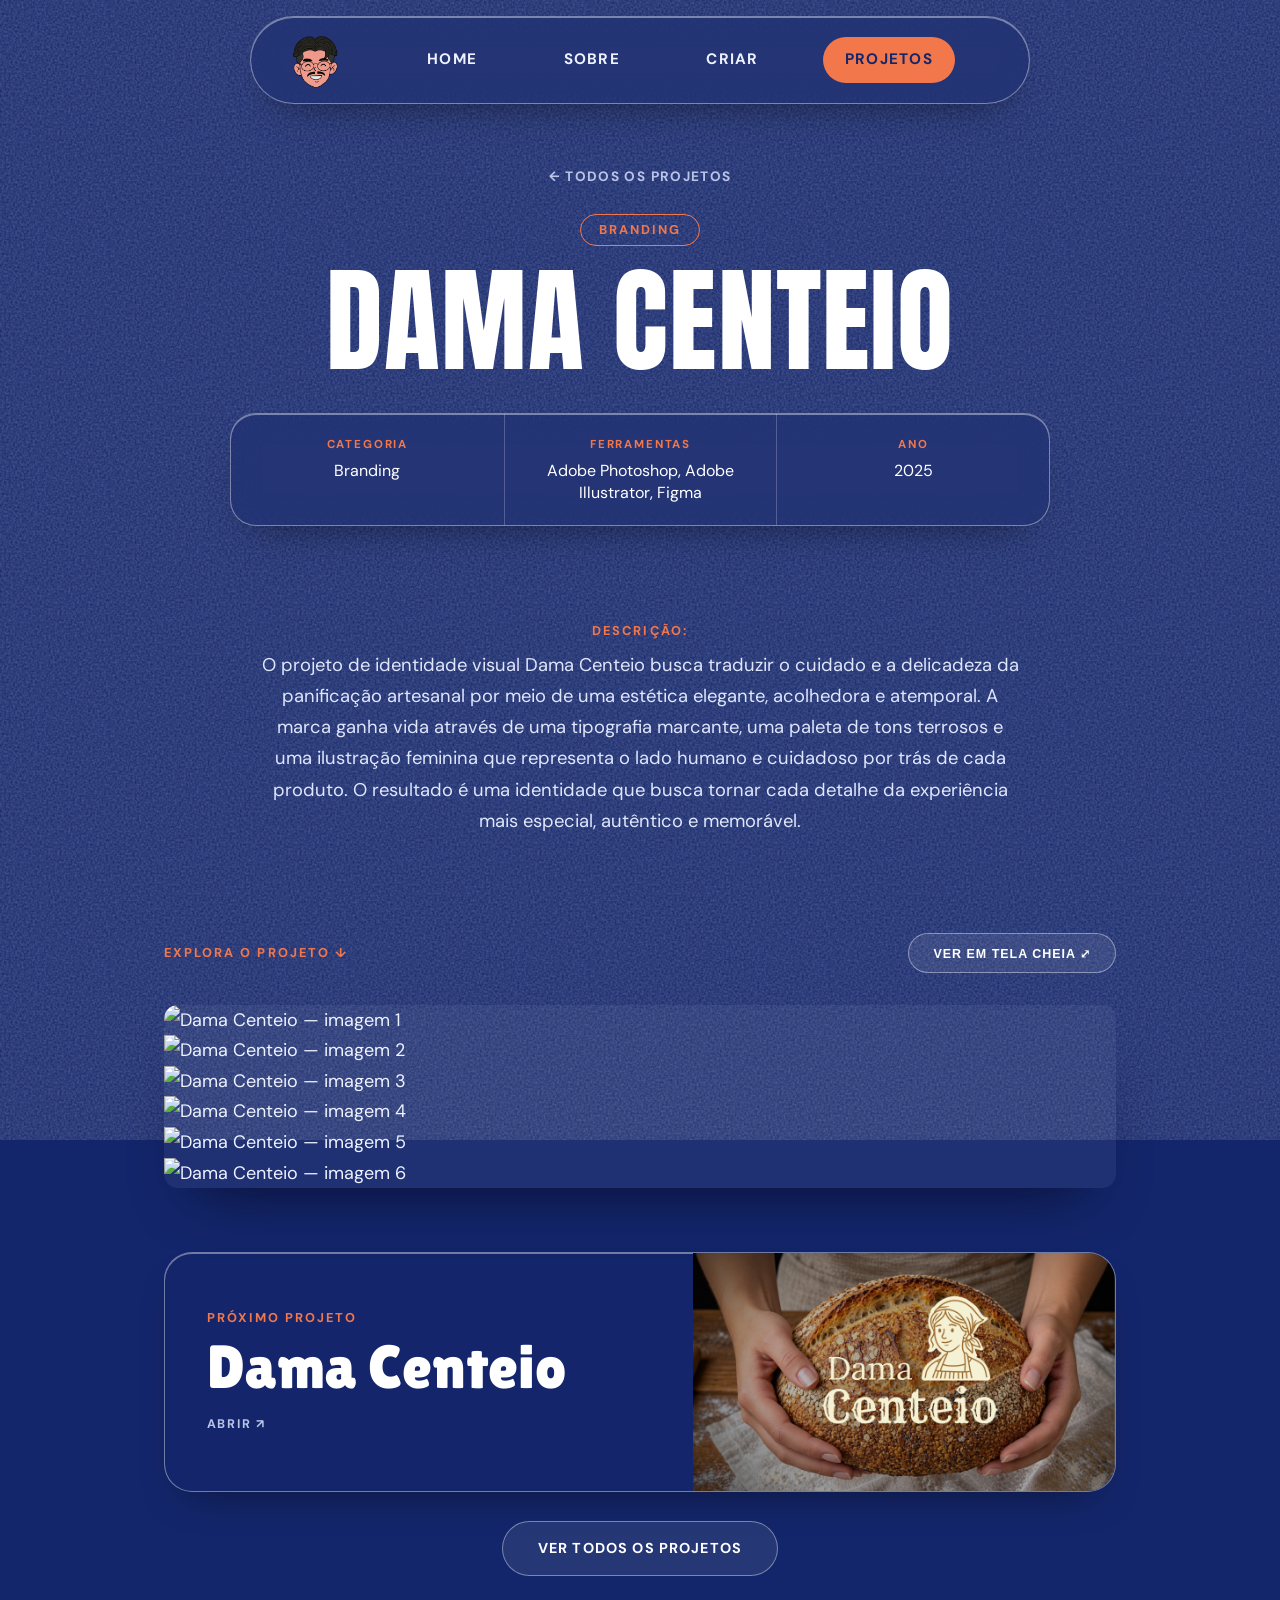
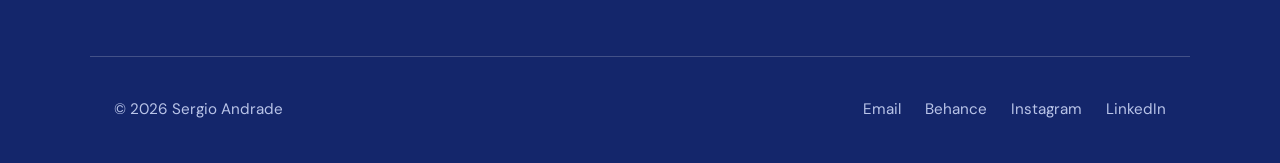
==== commit 2a2a2392: "Todas modificaciones importantes" ====
--- a/projeto1.html
+++ b/projeto1.html
@@ -7,7 +7,7 @@
   <title>Dama Centeio | Sergio Andrade</title>
   <link rel="icon" href="Assets/imgs/minha.logo.png">
 
-  <link href="https://fonts.googleapis.com/css2?family=Lilita+One&family=DM+Sans:wght@400;500;700&display=swap" rel="stylesheet">
+  <link href="https://fonts.googleapis.com/css2?family=Anton&family=Lilita+One&family=DM+Sans:wght@400;500;700&display=swap" rel="stylesheet">
   <link rel="stylesheet" href="Assets/css/styles.css">
 </head>
 <body class="sem-circulos pagina-projeto">
--- a/Assets/css/styles.css
+++ b/Assets/css/styles.css
@@ -1266,58 +1266,310 @@
   overflow: hidden;
 }
 
-/* Fundo em degradé com as cores da marca: manchas de cor que se movem devagar */
+/* ---- Cores da Home (o botão da paleta troca o data-tema) ---- */
+#home {
+  --h-bg: #14266b;
+  --h-nome: #eef2ff;
+  --h-cargo: #f2784b;
+  --h-fita: #f2784b;
+  --h-fita-b: #b84a1f;
+  --h-fita-t: rgba(20, 38, 107, 0.9);
+  --h-guia: rgba(238, 242, 255, 0.3);
+  --h-ponto: rgba(238, 242, 255, 0.1);
+  --h-sombra: rgba(4, 8, 36, 0.6);
+  --fonte-home: "Anton", Impact, "Arial Narrow", sans-serif;
+  background: var(--h-bg);
+  transition: background 0.5s;
+}
+
+#home[data-tema="1"] {
+  --h-bg: #3b0450;
+  --h-nome: #f8ecff;
+  --h-cargo: #d23fdc;
+  --h-fita: #c93fd8;
+  --h-fita-b: #8f1f9c;
+  --h-fita-t: rgba(59, 4, 80, 0.9);
+  --h-guia: rgba(210, 63, 220, 0.45);
+  --h-ponto: rgba(248, 236, 255, 0.09);
+  --h-sombra: rgba(20, 0, 30, 0.65);
+}
+
+#home[data-tema="2"] {
+  --h-bg: #0c3b38;
+  --h-nome: #e9fff6;
+  --h-cargo: #3ee6a8;
+  --h-fita: #3ee6a8;
+  --h-fita-b: #1c9a72;
+  --h-fita-t: rgba(12, 59, 56, 0.9);
+  --h-guia: rgba(62, 230, 168, 0.4);
+  --h-ponto: rgba(233, 255, 246, 0.09);
+  --h-sombra: rgba(0, 20, 18, 0.6);
+}
+
+#home[data-tema="3"] {
+  --h-bg: #4a0f1f;
+  --h-nome: #fff0ee;
+  --h-cargo: #ff6b57;
+  --h-fita: #ff6b57;
+  --h-fita-b: #b83a2c;
+  --h-fita-t: rgba(74, 15, 31, 0.9);
+  --h-guia: rgba(255, 107, 87, 0.42);
+  --h-ponto: rgba(255, 240, 238, 0.09);
+  --h-sombra: rgba(30, 0, 8, 0.6);
+}
+
+/* Fundo liso com pontinhos, como a tela de um programa de design */
 .parede {
   position: absolute;
   inset: 0;
+  pointer-events: none;
+  background-color: var(--h-bg);
+  background-image: radial-gradient(circle, var(--h-ponto) 1.2px, transparent 1.6px);
+  background-size: 26px 26px;
+  transition: background-color 0.5s;
+  /* desvanece-se em baixo para a página seguinte: sem corte seco */
+  -webkit-mask-image: linear-gradient(to bottom, #000 0%, #000 90%, transparent 100%);
+  mask-image: linear-gradient(to bottom, #000 0%, #000 90%, transparent 100%);
+}
+
+/* ---- Nome e cargo gigantes ---- */
+.home-nome,
+.home-cargo {
+  position: absolute;
+  left: 50%;
+  top: 0;
+  z-index: 0;
+  width: max-content;
+  margin: 0;
+  transform: translateX(-50%);
+  font-family: var(--fonte-home);
+  font-weight: 400;
+  line-height: 0.98;
+  text-align: center;
+  text-transform: uppercase;
+  white-space: nowrap;
+  pointer-events: none;
+  transition: color 0.5s;
+}
+
+.home-nome {
+  font-size: 12vw;
+  color: var(--h-nome);
+}
+
+.home-cargo {
+  font-size: 6vw;
+  color: var(--h-cargo);
+}
+
+.home-nome .pal {
+  display: inline-block;
+}
+
+@media (max-width: 700px) {
+  .home-nome .pal {
+    display: block;
+  }
+}
+
+/* durante a abertura as letras ainda não foram "escritas" */
+#home.intro-ativa .ch {
+  opacity: 0;
+}
+
+#home.intro-ativa .ch.on {
+  opacity: 1;
+}
+
+/* ---- Botão da paleta ---- */
+.paleta {
+  position: absolute;
+  right: 1.3rem;
+  bottom: 1.3rem;
+  z-index: 4;
+  width: 54px;
+  height: 54px;
+  display: grid;
+  place-items: center;
+  padding: 0;
+  border: 3px solid transparent;
+  border-radius: 50%;
+  color: var(--h-nome);
+  background:
+    linear-gradient(var(--h-cargo), var(--h-cargo)) padding-box,
+    conic-gradient(#ff9d5c, #ff5fa2, #b36cff, #4fa8ff, #4fe3a2, #ffd84f, #ff9d5c) border-box;
+  cursor: pointer;
+  transition: transform 0.25s cubic-bezier(0.3, 1.5, 0.5, 1), opacity 0.4s;
+}
+
+.paleta:hover {
+  transform: scale(1.1) rotate(-8deg);
+}
+
+.paleta:active {
+  transform: scale(0.94);
+}
+
+.paleta:focus-visible {
+  outline: 3px solid var(--h-nome);
+  outline-offset: 3px;
+}
+
+#home.intro-ativa .paleta {
+  opacity: 0;
+  pointer-events: none;
+}
+
+/* ---- Abertura estilo Figma ---- */
+.cracha-palco {
+  transition: opacity 0.4s;
+}
+
+#home.intro-ativa .cracha-palco {
+  opacity: 0;
+}
+
+.intro {
+  position: absolute;
+  inset: 0;
+  z-index: 3;
   overflow: hidden;
   pointer-events: none;
-  background: #14266b;
-  box-shadow: inset 0 0 160px rgba(5, 10, 40, 0.45);
-  /* o degradé desvanece-se em baixo e deixa ver o fundo da página: sem corte seco */
-  -webkit-mask-image: linear-gradient(to bottom, #000 0%, #000 55%, transparent 100%);
-  mask-image: linear-gradient(to bottom, #000 0%, #000 55%, transparent 100%);
-}
-
-.parede::before,
-.parede::after {
-  content: "";
-  position: absolute;
-  inset: -25%;
+  transition: opacity 0.55s;
+}
+
+.intro.fim {
+  opacity: 0;
+}
+
+.intro-frame,
+.intro-caixa,
+.intro-card {
+  position: absolute;
+  width: 0;
+  height: 0;
+  box-sizing: border-box;
+  transition:
+    width 0.8s cubic-bezier(0.65, 0, 0.35, 1),
+    height 0.8s cubic-bezier(0.65, 0, 0.35, 1);
+}
+
+.intro-frame {
+  border: 1.5px solid var(--h-guia);
+  background: rgba(255, 255, 255, 0.04);
+}
+
+.intro-etiqueta {
+  position: absolute;
+  left: 0;
+  top: -1.7em;
+  font: 500 0.8rem "DM Sans", sans-serif;
+  color: var(--h-guia);
+  opacity: 0;
+  transition: opacity 0.3s;
+}
+
+.intro-frame.pronto .intro-etiqueta,
+.intro-frame.pronto .al {
+  opacity: 1;
+}
+
+@media (max-width: 700px) {
+  .intro-etiqueta {
+    top: 0.5rem;
+    left: 0.6rem;
+  }
+}
+
+.al {
+  position: absolute;
+  width: 9px;
+  height: 9px;
+  background: var(--h-guia);
+  opacity: 0;
+  transition: opacity 0.3s;
+}
+
+.al.tl { left: -5px; top: -5px; }
+.al.tr { right: -5px; top: -5px; }
+.al.bl { left: -5px; bottom: -5px; }
+.al.br { right: -5px; bottom: -5px; }
+
+.intro-caixa {
+  border: 1px solid var(--h-guia);
+}
+
+.intro-card {
+  border: 2px dashed var(--h-cargo);
+  border-radius: 1.2rem;
+  background: rgba(255, 255, 255, 0.03);
+  overflow: hidden;
+  transition-duration: 0.6s;
+}
+
+.intro-card svg {
+  position: absolute;
+  inset: 0;
+  width: 100%;
+  height: 100%;
+}
+
+.intro-card path {
+  fill: none;
+  stroke: var(--h-cargo);
+  stroke-width: 1;
+  opacity: 0.7;
+}
+
+.intro-card span {
+  position: absolute;
+  left: 50%;
+  top: 50%;
+  transform: translate(-50%, -50%);
+  padding: 0.15rem 0.35rem;
+  font: 500 0.78rem "DM Sans", sans-serif;
+  color: var(--h-nome);
+  background: var(--h-bg);
+  white-space: nowrap;
+}
+
+.intro-caret {
+  position: absolute;
+  width: 3px;
+  background: var(--h-cargo);
+  opacity: 0;
+  animation: caretPisca 0.8s steps(1) infinite;
+}
+
+@keyframes caretPisca {
+  50% { visibility: hidden; }
+}
+
+.intro-cursor {
+  position: absolute;
+  left: 0;
+  top: 0;
+  opacity: 0;
+  transform: translate(10vw, 20vh);
+  transition: transform 0.7s cubic-bezier(0.45, 0, 0.2, 1), opacity 0.3s;
   will-change: transform;
 }
 
-.parede::before {
-  background:
-    radial-gradient(circle at 18% 22%, #f2784b 0, transparent 40%),
-    radial-gradient(circle at 82% 78%, #3a62c8 0, transparent 46%);
-  animation: paredeA 22s ease-in-out infinite alternate;
-  opacity: 0.65;
-}
-
-.parede::after {
-  background:
-    radial-gradient(circle at 74% 14%, #b9c4e8 0, transparent 30%),
-    radial-gradient(circle at 30% 85%, #e8532c 0, transparent 34%);
-  opacity: 0.75;
-  animation: paredeB 28s ease-in-out infinite alternate;
-}
-
-@keyframes paredeA {
-  from { transform: translate3d(-4%, -3%, 0) rotate(0deg); }
-  to   { transform: translate3d(5%, 4%, 0) rotate(8deg); }
-}
-
-@keyframes paredeB {
-  from { transform: translate3d(4%, 3%, 0) rotate(0deg); }
-  to   { transform: translate3d(-5%, -4%, 0) rotate(-10deg); }
-}
-
-@media (prefers-reduced-motion: reduce) {
-  .parede::before,
-  .parede::after {
-    animation: none;
-  }
+.intro-cursor svg {
+  display: block;
+  filter: drop-shadow(0 2px 3px rgba(0, 0, 0, 0.4));
+}
+
+.intro-cursor span {
+  position: absolute;
+  left: 18px;
+  top: 22px;
+  padding: 0.15rem 0.6rem;
+  border-radius: 999px;
+  font: 700 0.72rem "DM Sans", sans-serif;
+  color: #14266b;
+  background: var(--h-cargo);
+  white-space: nowrap;
 }
 
 .cracha-palco {
@@ -1344,12 +1596,12 @@
 }
 
 .fita-borda {
-  stroke: #b84a1f;
+  stroke: var(--h-fita-b);
   stroke-width: calc(var(--fita, 30px) + 3px);
 }
 
 .fita-corpo {
-  stroke: #f2784b;
+  stroke: var(--h-fita);
   stroke-width: var(--fita, 30px);
 }
 
@@ -1364,7 +1616,7 @@
   font-family: var(--fonte-titulo);
   font-size: calc(var(--fita, 30px) * 0.42);
   letter-spacing: calc(var(--fita, 30px) * 0.08);
-  fill: rgba(20, 38, 107, 0.9);
+  fill: var(--h-fita-t);
   dominant-baseline: central;
   pointer-events: none;
 }
@@ -1396,6 +1648,19 @@
   outline: none;
 }
 
+/* capa de plástico transparente à volta do crachá */
+.cracha-giro::before {
+  content: "";
+  position: absolute;
+  inset: -0.7em;
+  border-radius: 1.6em;
+  background: rgba(255, 255, 255, 0.13);
+  border: 1px solid rgba(255, 255, 255, 0.32);
+  box-shadow: 0 1.6em 2em -1.2em rgba(0, 0, 0, 0.5);
+  transform: translateZ(-0.4em);
+  pointer-events: none;
+}
+
 .cracha.a-arrastar .cracha-giro {
   cursor: grabbing;
 }
@@ -1414,7 +1679,7 @@
   width: 20em;
   height: 30em;
   border-radius: 1.1em;
-  background: rgba(5, 10, 40, 0.6);
+  background: var(--h-sombra);
   filter: blur(var(--sb, 0.9em));
   opacity: var(--so, 0.5);
   transform: translate(var(--sx, 0.9em), var(--sy, 1.4em)) scaleX(var(--sc, 1));
@@ -1925,7 +2190,7 @@
 
 
 /* ---------- SOBRE: PALCO FIXO CONTROLADO PELO SCROLL ---------- */
-#sobre {
+#sobreImp {
   display: block;
   min-height: 0;
   padding: 0 clamp(1.5rem, 5vw, 5rem);
@@ -1951,7 +2216,7 @@
 }
 
 @media (max-width: 800px) {
-  #sobre {
+  #sobreImp {
     padding-left: 0.9rem;
     padding-right: 0.9rem;
   }
@@ -2237,138 +2502,6 @@
   height: auto;
 }
 
-/* ---------- PROCESSO: MURAL DE CORTIÇA ---------- */
-.processo-lista.mural-on {
-  position: relative;
-  display: block;
-  overflow: hidden;
-  border: 14px solid #6b4423;
-  border-radius: 20px;
-  background-color: #b98550;
-  background-image:
-    url("data:image/svg+xml,%3Csvg xmlns='http://www.w3.org/2000/svg' width='220' height='220'%3E%3Cfilter id='a'%3E%3CfeTurbulence type='fractalNoise' baseFrequency='.85' numOctaves='3' seed='4'/%3E%3CfeColorMatrix values='0 0 0 0 .28 0 0 0 0 .15 0 0 0 0 .05 0 0 0 1.3 -.45'/%3E%3C/filter%3E%3Crect width='100%25' height='100%25' filter='url(%23a)'/%3E%3C/svg%3E"),
-    url("data:image/svg+xml,%3Csvg xmlns='http://www.w3.org/2000/svg' width='160' height='160'%3E%3Cfilter id='b'%3E%3CfeTurbulence type='fractalNoise' baseFrequency='.6' numOctaves='2' seed='9'/%3E%3CfeColorMatrix values='0 0 0 0 1 0 0 0 0 .86 0 0 0 0 .62 0 0 0 1.2 -.55'/%3E%3C/filter%3E%3Crect width='100%25' height='100%25' filter='url(%23b)'/%3E%3C/svg%3E"),
-    radial-gradient(ellipse at 30% 20%, rgba(255, 230, 190, 0.25), transparent 60%);
-  box-shadow:
-    inset 0 0 3rem rgba(60, 30, 5, 0.55),
-    0 2rem 3rem -1.5rem rgba(5, 10, 40, 0.8);
-}
-
-.mural-on .nota {
-  position: absolute;
-  left: 0;
-  top: 0;
-  margin: 0;
-  padding: 1.9rem 1.4rem 1.4rem;
-  border: 0;
-  border-radius: 4px;
-  color: var(--azul-escuro);
-  background:
-    linear-gradient(180deg, rgba(255, 255, 255, 0.4), rgba(0, 0, 0, 0.04)),
-    var(--papel);
-  box-shadow:
-    0 1px 1px rgba(60, 30, 5, 0.25),
-    0 0.9rem 1.2rem -0.5rem rgba(50, 25, 5, 0.6);
-  transform-origin: 50% 15px; /* roda à volta do alfinete */
-  opacity: 0;
-  user-select: none;
-  -webkit-user-select: none;
-  will-change: transform;
-  transition: box-shadow 0.25s ease, scale 0.2s ease, opacity 0.4s ease;
-}
-
-.mural-on .nota.entrou {
-  opacity: 1;
-}
-
-.mural-on.com-rato .nota {
-  cursor: grab;
-}
-
-.mural-on .nota:hover {
-  box-shadow:
-    0 1px 1px rgba(60, 30, 5, 0.25),
-    0 1.3rem 1.6rem -0.5rem rgba(50, 25, 5, 0.65);
-}
-
-.mural-on .nota.levantada {
-  cursor: grabbing;
-  scale: 1.04;
-  box-shadow:
-    0 1px 1px rgba(60, 30, 5, 0.25),
-    0 2rem 2.2rem -0.6rem rgba(50, 25, 5, 0.7);
-}
-
-.mural-on .nota.n0 { --papel: #f5f1e9; }
-.mural-on .nota.n1 { --papel: #fde0cf; }
-.mural-on .nota.n2 { --papel: #dfe6fb; }
-.mural-on .nota.n3 { --papel: #fbefb7; }
-
-.mural-on .nota .passo-numero {
-  margin: 0 0 0.5rem;
-  font-size: 3.2rem;
-  line-height: 1;
-}
-
-.mural-on .nota h3 {
-  margin: 0 0 0.6rem;
-  color: var(--azul-escuro);
-}
-
-.mural-on .nota p {
-  margin: 0;
-  font-size: 1rem;
-  line-height: 1.5;
-  color: #2b3566;
-}
-
-.nota-desenho {
-  position: absolute;
-  top: 1.6rem;
-  right: 1.2rem;
-  width: 3.6rem;
-  height: 3.6rem;
-  color: var(--azul-escuro);
-  opacity: 0.8;
-  pointer-events: none;
-}
-
-/* Alfinete */
-.alfinete {
-  position: absolute;
-  top: 6px;
-  left: 50%;
-  width: 18px;
-  height: 18px;
-  margin-left: -9px;
-  border-radius: 50%;
-  background: radial-gradient(circle at 35% 30%, #ff9b7a, #e8532c 60%, #8f2a10);
-  box-shadow:
-    0 3px 3px rgba(40, 20, 5, 0.5),
-    inset 0 -2px 3px rgba(0, 0, 0, 0.25);
-  pointer-events: none;
-  z-index: 2;
-}
-
-.alfinete.plop {
-  animation: alfinetePlop 0.3s ease;
-}
-
-@keyframes alfinetePlop {
-  0% { transform: scale(1.5); }
-  100% { transform: scale(1); }
-}
-
-.mural-dica {
-  margin: 1.2rem 0 0;
-  text-align: center;
-  font-size: 0.55rem;
-  font-weight: 700;
-  letter-spacing: 0.16em;
-  text-transform: uppercase;
-  color: var(--lilas);
-}
-
 /* ---------- CORREIO COM MANIVELA ---------- */
 .cta.correio {
   display: grid;
@@ -2389,11 +2522,10 @@
 }
 
 .correio .correio-texto .correio-dica {
-  margin: 2rem 0 0;
-  font-size: 0.60rem;
+  margin: 1.6rem 0 0;
+  font-size: 0.75rem;
   font-weight: 700;
   letter-spacing: 0.16em;
-  text-align: center;
   text-transform: uppercase;
   color: var(--lilas);
 }
@@ -2679,7 +2811,7 @@
 }
 
 /* Evita scroll horizontal causado pela entrada lateral da impressora (clip não quebra o sticky) */
-#sobre { overflow-x: clip; }
+#sobre, #sobreImp { overflow-x: clip; }
 
 /* =========================================================
    PROJETOS: PASTAS NA MESA + PÁGINA DE PROJETO
@@ -3306,4 +3438,1231 @@
   .projeto.volta {
     animation: none;
   }
+}
+
+
+
+/* =========================================================
+   OTIMIZAÇÃO PARA TELEMÓVEL
+   ========================================================= */
+html {
+  -webkit-text-size-adjust: 100%;
+  text-size-adjust: 100%;
+}
+
+/* toque imediato (sem atraso) e sem o clarão cinzento do navegador */
+a,
+button,
+[role="button"],
+.filtro,
+.nota,
+.manivela-alvo {
+  -webkit-tap-highlight-color: transparent;
+  touch-action: manipulation;
+}
+
+/* degradé animado da Home só mexe enquanto está à vista */
+#home.fora .parede::before,
+#home.fora .parede::after {
+  animation-play-state: paused;
+}
+
+@media (max-width: 700px) {
+  /* alvos de toque de pelo menos 44px */
+  .botao-menu {
+    display: flex;
+    align-items: center;
+    justify-content: center;
+    min-width: 44px;
+    min-height: 44px;
+    padding: 0;
+  }
+
+  .redes {
+    flex-wrap: wrap;
+    justify-content: center;
+    gap: 0 0.6rem;
+  }
+
+  .redes a {
+    display: inline-flex;
+    align-items: center;
+    min-height: 44px;
+    padding: 0 0.5rem;
+  }
+
+  .cracha-lista a {
+    padding: 0.3em 0;
+  }
+
+  .carta-copiar {
+    min-height: 2.4rem;
+    padding: 0 1rem;
+  }
+
+  .filtro {
+    min-height: 44px;
+  }
+
+  /* o efeito de vidro desfocado pesa muito em telemóveis: raio mais pequeno */
+  .vidro {
+    -webkit-backdrop-filter: blur(8px);
+    backdrop-filter: blur(8px);
+  }
+
+  footer {
+    padding-bottom: 2rem;
+  }
+}
+
+/* telemóveis baixos / deitados: dá mais folga ao crachá e à seta */
+@media (max-height: 560px) {
+  #home .seta-baixo {
+    bottom: 0.8rem;
+    width: 44px;
+    height: 44px;
+  }
+}
+
+/* ---------- MENU NO TELEMÓVEL: logo + nomes na mesma linha ---------- */
+@media (max-width: 700px) {
+  .menu {
+    flex-wrap: nowrap;
+    justify-content: flex-start;
+    height: 88px;
+    min-height: 88px;
+    padding: 0 0.7rem 0 0;
+    border-radius: 999px;
+  }
+
+  .menu .logo {
+    position: static;
+    transform: none;
+    flex: none;
+    height: 76px;
+    width: auto;
+    margin-left: 0.9rem;
+  }
+
+  .botao-menu {
+    display: none;
+  }
+
+  .menu nav,
+  .menu.aberto nav {
+    display: flex;
+    flex: 1;
+    min-width: 0;
+    width: auto;
+    padding: 0;
+    justify-content: space-evenly;
+  }
+
+  .menu nav a {
+    display: inline-block;
+    padding: 0.55rem 0.5rem;
+    font-size: clamp(0.58rem, 2.8vw, 0.74rem);
+    letter-spacing: 0.05em;
+    white-space: nowrap;
+  }
+
+  /* Se os nomes não couberem (ecrã muito estreito), o JavaScript liga o modo ☰ */
+  .menu.hamb {
+    flex-wrap: wrap;
+    justify-content: space-between;
+    height: auto;
+    padding: 0.5rem 1.2rem;
+    border-radius: 36px;
+  }
+
+  .menu.hamb .logo {
+    position: absolute;
+    left: 2rem;
+    top: 44px;
+    transform: translateY(-50%);
+    height: 76px;
+    margin: 0;
+  }
+
+  .menu.hamb .botao-menu {
+    display: flex;
+    margin-left: auto;
+  }
+
+  .menu.hamb nav {
+    display: none;
+    width: 100%;
+    padding: 0 0 1rem;
+  }
+
+  .menu.hamb.aberto nav {
+    display: block;
+    padding-top: 56px;
+  }
+
+  .menu.hamb nav a {
+    display: block;
+    padding: 0.8rem 1.4rem;
+    font-size: 0.95rem;
+  }
+}
+
+/* Paleta no telemóvel: fica ao lado do nome para não tapar o cargo */
+@media (max-width: 700px) {
+  .paleta {
+    top: 120px;
+    right: 0.5rem;
+    bottom: auto;
+    width: 44px;
+    height: 44px;
+  }
+}
+
+
+/* ---------- HOME FICA FIXA E O SOBRE SOBE POR CIMA ---------- */
+.duas-telas {
+  position: relative;
+}
+
+#home {
+  position: sticky;
+  top: 0;
+  z-index: 0;
+}
+
+/* escurece a Home enquanto o Sobre a cobre */
+#home::after {
+  content: "";
+  position: absolute;
+  inset: 0;
+  z-index: 5;
+  background: #050a28;
+  opacity: calc(var(--cobrir, 0) * 0.55);
+  pointer-events: none;
+}
+
+.duas-telas #sobre {
+  position: relative;
+  z-index: 1;
+  background: var(--claro);
+  color: var(--azul-escuro);
+  border-radius: 32px 32px 0 0;
+  box-shadow: 0 -24px 60px -10px rgba(3, 6, 28, 0.6);
+}
+
+@media (max-width: 700px) {
+  .duas-telas #sobre {
+    border-radius: 22px 22px 0 0;
+  }
+}
+
+
+/* ---------- SOBRE MIM (bloco claro: título, foto e texto) ---------- */
+#sobre {
+  display: block;
+  max-width: none;
+  min-height: 0;
+  margin: 0;
+  padding: 7.5rem clamp(1.5rem, 6vw, 6rem) 5.5rem;
+}
+
+.sobre-titulo {
+  max-width: 1250px;
+  margin: 0 auto 2.5rem;
+  font-family: "Anton", Impact, "Arial Narrow", sans-serif;
+  font-size: clamp(3rem, 8vw, 6.4rem);
+  font-weight: 400;
+  line-height: 0.95;
+  text-transform: uppercase;
+  color: var(--azul-escuro);
+}
+
+.sobre-grade {
+  display: grid;
+  grid-template-columns: 0.9fr 1.1fr;
+  gap: clamp(2rem, 6vw, 5.5rem);
+  align-items: start;
+  max-width: 1250px;
+  margin: 0 auto;
+}
+
+.sobre-foto {
+  position: sticky;
+  top: 7rem;
+  width: 100%;
+  max-width: 560px;
+  aspect-ratio: 4 / 5;
+  overflow: hidden;
+  border-radius: 30px;
+  background: var(--lilas);
+  box-shadow: 0 30px 50px -28px rgba(20, 38, 107, 0.6);
+  /* "rotate" é independente do "transform" da animação de entrada */
+  rotate: -2.2deg;
+  transition: rotate 0.5s cubic-bezier(0.3, 1.4, 0.5, 1), transform 0.8s;
+}
+
+.sobre-foto:hover {
+  rotate: 0deg;
+}
+
+.sobre-foto img {
+  display: block;
+  width: 100%;
+  height: 100%;
+  object-fit: cover;
+}
+
+.sobre-frase {
+  margin: 0 0 1.4rem;
+  font-family: "Anton", Impact, "Arial Narrow", sans-serif;
+  font-size: clamp(2rem, 4.2vw, 3.4rem);
+  font-weight: 400;
+  line-height: 1.02;
+  text-transform: uppercase;
+  color: var(--azul-escuro);
+}
+
+.sobre-texto p {
+  margin: 0 0 1rem;
+  max-width: 34em;
+  font-size: clamp(1rem, 1.35vw, 1.2rem);
+  line-height: 1.6;
+  color: var(--azul-escuro);
+}
+
+.sobre-estrela {
+  color: var(--laranja);
+}
+
+.sobre-texto .sobre-destaque {
+  margin-top: 1.4rem;
+  font-weight: 700;
+  font-size: clamp(1.1rem, 1.6vw, 1.4rem);
+}
+
+.sobre-numeros {
+  display: grid;
+  grid-template-columns: repeat(4, auto);
+  justify-content: start;
+  gap: 1.4rem clamp(1.4rem, 3vw, 3rem);
+  margin: 2rem 0 1.8rem;
+  padding-top: 1.6rem;
+  border-top: 1px solid rgba(20, 38, 107, 0.2);
+}
+
+.sobre-numeros dt {
+  font-size: 0.85rem;
+  color: rgba(20, 38, 107, 0.7);
+}
+
+.sobre-numeros dd {
+  margin: 0.2rem 0 0;
+  font-family: "Anton", Impact, "Arial Narrow", sans-serif;
+  font-size: clamp(1.2rem, 2vw, 1.7rem);
+  line-height: 1.1;
+  text-transform: uppercase;
+  color: var(--azul-escuro);
+}
+
+.sobre-botoes {
+  display: flex;
+  flex-wrap: wrap;
+  align-items: center;
+  gap: 0.7rem;
+}
+
+.botao-escuro {
+  display: inline-flex;
+  align-items: center;
+  gap: 0.6rem;
+  min-height: 52px;
+  padding: 0 1.6rem;
+  border-radius: 999px;
+  font-weight: 700;
+  color: var(--claro);
+  background: var(--azul-escuro);
+  text-decoration: none;
+  transition: transform 0.25s, background 0.25s;
+}
+
+.botao-escuro:hover {
+  background: var(--laranja);
+  color: var(--azul-escuro);
+  transform: translateY(-2px);
+}
+
+.icone-social {
+  display: grid;
+  place-items: center;
+  width: 52px;
+  height: 52px;
+  border: 1.5px solid rgba(20, 38, 107, 0.25);
+  border-radius: 50%;
+  font-weight: 700;
+  font-size: 1rem;
+  color: var(--azul-escuro);
+  text-decoration: none;
+  transition: transform 0.25s, background 0.25s, color 0.25s;
+}
+
+.icone-social:hover {
+  background: var(--azul-escuro);
+  color: var(--claro);
+  transform: translateY(-3px) rotate(-6deg);
+}
+
+@media (max-width: 900px) {
+  .sobre-grade {
+    grid-template-columns: 1fr;
+  }
+
+  .sobre-foto {
+    max-width: 420px;
+    margin: 0 auto;
+  }
+
+  .sobre-numeros {
+    grid-template-columns: repeat(2, auto);
+  }
+}
+
+@media (max-width: 700px) {
+  #sobre {
+    padding-top: 6.5rem;
+  }
+}
+
+
+/* ---------- IMPRESSORA DENTRO DO "SOBRE MIM": imprime o gif ---------- */
+.sobre-texto .impressora {
+  max-width: 480px;
+  margin: 2.2rem 0 0;
+  justify-self: start;
+}
+
+.sobre-texto .imp-cena {
+  --cena-n: 44;
+  --papel-n: 25.5;
+  --papel-f: 1em;
+  font-size: calc(100cqw / 40);
+}
+
+.sobre-texto .imp-folha {
+  box-shadow: 0 0 0 1px rgba(20, 38, 107, 0.12), 0 0.4em 0.9em rgba(20, 38, 107, 0.25);
+}
+
+.sobre-texto .imp-saida::before {
+  background: linear-gradient(rgba(20, 38, 107, 0.35), transparent);
+}
+
+.imp-papel {
+  display: flex;
+  flex-direction: column;
+  align-items: center;
+  justify-content: center;
+  gap: 0.6em;
+  text-align: center;
+  box-shadow:
+    inset 0 -0.3em 0.6em rgba(20, 38, 107, 0.08),
+    0 0 0 1px rgba(20, 38, 107, 0.1);
+}
+
+.imp-gif {
+  display: block;
+  max-width: 100%;
+  max-height: 17em;
+  width: auto;
+  height: auto;
+  object-fit: contain;
+}
+
+.imp-convite {
+  position: relative;
+  z-index: 1;
+  display: inline-block;
+  font-family: var(--fonte-titulo);
+  font-size: 2em;
+  line-height: 1.05;
+  color: var(--laranja);
+  text-decoration: none;
+  pointer-events: auto;
+  transform: rotate(-2deg);
+  transition: transform 0.25s, color 0.25s;
+}
+
+.imp-convite:hover {
+  transform: rotate(0deg) scale(1.05);
+  color: var(--azul-escuro);
+}
+
+/* Home empurrada: sobe e encolhe um pouco enquanto o Sobre a cobre */
+.home-nome,
+.home-cargo,
+.cracha-palco,
+.paleta {
+  translate: 0 calc(var(--cobrir, 0) * -70px);
+  scale: calc(1 - var(--cobrir, 0) * 0.06);
+  transform-origin: 50% 100%;
+}
+
+@media (max-width: 900px) {
+  .sobre-foto {
+    position: relative;
+    top: auto;
+  }
+
+  .sobre-texto .impressora {
+    margin-left: auto;
+    margin-right: auto;
+  }
+}
+
+
+/* ---------- HABILIDADES: título gigante + ecrã de fliperama ---------- */
+.sobre-titulo.claro {
+  color: var(--claro);
+}
+
+#habilidades .sobre-titulo {
+  max-width: 1150px;
+  padding: 0 1.5rem;
+  margin-bottom: 2rem;
+}
+
+#caixaTags.fliperama {
+  border: 6px solid #0a1038;
+  border-radius: 30px;
+  background: linear-gradient(180deg, #1a2a78, #121d57);
+  box-shadow:
+    0 0 0 2px rgba(242, 120, 75, 0.9),
+    0 0 40px -6px rgba(242, 120, 75, 0.55),
+    inset 0 0 40px rgba(5, 10, 40, 0.5),
+    0 30px 60px -30px rgba(0, 0, 0, 0.8);
+  backdrop-filter: none;
+  -webkit-backdrop-filter: none;
+}
+
+/* linhas de varrimento do ecrã (por cima do jogo, sem apanhar cliques) */
+#caixaTags.fliperama::after {
+  content: "";
+  position: absolute;
+  inset: 0;
+  z-index: 5;
+  pointer-events: none;
+  border-radius: 24px;
+  background:
+    repeating-linear-gradient(180deg, rgba(255, 255, 255, 0.035) 0 1px, transparent 1px 3px),
+    radial-gradient(ellipse at 50% 40%, transparent 55%, rgba(5, 10, 40, 0.45) 100%);
+}
+
+.tags-dica {
+  font-family: "DM Sans", sans-serif;
+}
+
+/* ---------- PROCESSO: cartões que se empilham ---------- */
+.processo-secao {
+  position: relative;
+  z-index: 1;
+  max-width: none;
+  margin: 3rem 0 0;
+  padding: 7rem clamp(1.5rem, 6vw, 6rem) 7rem;
+  background: var(--claro);
+  color: var(--azul-escuro);
+  border-radius: 32px 32px 0 0;
+  box-shadow: 0 -24px 60px -10px rgba(3, 6, 28, 0.6);
+}
+
+/* ---- Trilha: o personagem caminha de passo em passo ---- */
+.trilha {
+  position: relative;
+  max-width: 1100px;
+  margin: 0 auto;
+  padding: 1rem 0 2rem;
+}
+
+.trilha-svg {
+  position: absolute;
+  inset: 0;
+  width: 100%;
+  height: 100%;
+  overflow: visible;
+  pointer-events: none;
+}
+
+.trilha-svg path {
+  fill: none;
+  stroke-linecap: round;
+}
+
+.trilha-base {
+  stroke: rgba(20, 38, 107, 0.22);
+  stroke-width: 4;
+  stroke-dasharray: 2 14;
+}
+
+.trilha-feito {
+  stroke: var(--laranja);
+  stroke-width: 5;
+}
+
+.caminhante {
+  position: absolute;
+  left: 0;
+  top: 0;
+  z-index: 3;
+  width: clamp(64px, 9vw, 108px);
+  height: auto;
+  pointer-events: none;
+  will-change: transform;
+  filter: drop-shadow(0 10px 8px rgba(20, 38, 107, 0.3));
+}
+
+.trilha-passos {
+  position: relative;
+  z-index: 1;
+  list-style: none;
+  margin: 0;
+  padding: 0;
+}
+
+.trilha-passo {
+  position: relative;
+  display: flex;
+  align-items: center;
+  min-height: 340px;
+}
+
+.trilha-passo:nth-child(even) {
+  justify-content: flex-end;
+}
+
+.trilha-ponto {
+  position: absolute;
+  top: 50%;
+  left: calc(50% - 70px);
+  width: 46px;
+  height: 46px;
+  margin: -23px 0 0 -23px;
+  display: grid;
+  place-items: center;
+  border: 3px solid rgba(20, 38, 107, 0.25);
+  border-radius: 50%;
+  background: var(--claro);
+  font-family: "Anton", Impact, sans-serif;
+  font-size: 1.3rem;
+  color: rgba(20, 38, 107, 0.5);
+  transition: background 0.4s, color 0.4s, border-color 0.4s, transform 0.4s cubic-bezier(0.3, 1.8, 0.5, 1);
+}
+
+.trilha-passo:nth-child(even) .trilha-ponto {
+  left: calc(50% + 70px);
+}
+
+.trilha-cartao {
+  position: relative;
+  width: 40%;
+  padding: 1.8rem 2rem 2rem;
+  border: 1px solid rgba(20, 38, 107, 0.12);
+  border-radius: 26px;
+  background: #fff;
+  color: var(--azul-escuro);
+  opacity: 0.5;
+  transform: scale(0.96);
+  transition: opacity 0.5s, transform 0.5s cubic-bezier(0.3, 1.4, 0.5, 1), background 0.5s, color 0.5s;
+}
+
+.trilha-icone {
+  position: absolute;
+  top: 1.4rem;
+  right: 1.5rem;
+  width: 54px;
+  height: auto;
+  color: var(--laranja);
+}
+
+.trilha-num {
+  display: block;
+  font-family: "Anton", Impact, "Arial Narrow", sans-serif;
+  font-size: 3.6rem;
+  line-height: 0.95;
+  color: var(--laranja);
+}
+
+.trilha-num small {
+  margin-left: 0.12em;
+  font-size: 0.35em;
+  opacity: 0.7;
+}
+
+.trilha-cartao h3 {
+  margin: 0.5rem 0 0.5rem;
+  font-family: var(--fonte-titulo);
+  font-weight: 400;
+  font-size: 2.1rem;
+  line-height: 1;
+  color: inherit;
+}
+
+.trilha-cartao p {
+  margin: 0;
+  font-size: 1.05rem;
+  line-height: 1.55;
+  color: inherit;
+  opacity: 0.85;
+}
+
+/* passo já alcançado pelo personagem */
+.trilha-passo.ativo .trilha-cartao {
+  opacity: 1;
+  transform: scale(1);
+  background: var(--azul-escuro);
+  color: var(--claro);
+  box-shadow: 0 28px 50px -28px rgba(20, 38, 107, 0.7);
+}
+
+.trilha-passo.ativo .trilha-ponto {
+  background: var(--laranja);
+  border-color: var(--laranja);
+  color: var(--azul-escuro);
+  transform: scale(1.12);
+}
+
+/* sem JavaScript: tudo visível */
+.sem-trilha .trilha-cartao {
+  opacity: 1;
+  transform: none;
+}
+
+@media (max-width: 700px) {
+  .processo-secao {
+    padding-top: 6rem;
+  }
+
+  .trilha-passo,
+  .trilha-passo:nth-child(even) {
+    justify-content: flex-start;
+    min-height: 0;
+    padding: 1.2rem 0 1.2rem 70px;
+  }
+
+  .trilha-cartao {
+    width: 100%;
+    padding: 1.4rem 1.4rem 1.6rem;
+  }
+
+  .trilha-ponto,
+  .trilha-passo:nth-child(even) .trilha-ponto {
+    left: 24px;
+  }
+
+  .trilha-icone {
+    width: 44px;
+  }
+
+  .trilha-num {
+    font-size: 3rem;
+  }
+
+  .caminhante {
+    width: 64px;
+  }
+}
+
+
+/* ---------- Títulos das secções: menores e alinhados ---------- */
+.sobre-titulo {
+  font-size: clamp(2.6rem, 5.6vw, 4.4rem);
+  margin-bottom: 2rem;
+}
+
+.processo-secao .sobre-titulo {
+  max-width: 1100px;
+  margin: 0 auto 2.5rem;
+}
+
+/* ---------- Processo: papel quadriculado com manchas de cor (sem cor lisa) ---------- */
+.processo-secao {
+  background:
+    radial-gradient(560px 440px at 10% 14%, rgba(242, 120, 75, 0.3), transparent 70%),
+    radial-gradient(660px 540px at 92% 40%, rgba(185, 196, 232, 0.95), transparent 70%),
+    radial-gradient(520px 440px at 18% 88%, rgba(251, 239, 183, 0.9), transparent 70%),
+    linear-gradient(rgba(20, 38, 107, 0.07) 1px, transparent 1px) 0 0 / 44px 44px,
+    linear-gradient(90deg, rgba(20, 38, 107, 0.07) 1px, transparent 1px) 0 0 / 44px 44px,
+    var(--claro);
+}
+
+
+/* =========================================================
+   PROCESSO: UM UNIVERSO ESCURO (pontilhado + estrelas),
+   revelado por um portal quando se vem de Habilidades
+   ========================================================= */
+.processo-secao {
+  margin-top: 0;
+  padding-top: 8rem;
+  background: none;
+  border-radius: 0;
+  box-shadow: none;
+  color: var(--claro);
+  overflow: clip;
+}
+
+.processo-universo {
+  position: absolute;
+  inset: 0;
+  z-index: 0;
+  pointer-events: none;
+  background:
+    /* estrelas (cada uma é um pontinho brilhante) */
+    radial-gradient(1.6px 1.6px at 40px 70px, #fff, transparent 60%),
+    radial-gradient(1.2px 1.2px at 150px 210px, rgba(255, 255, 255, 0.9), transparent 60%),
+    radial-gradient(2px 2px at 290px 40px, #ffd9c4, transparent 60%),
+    radial-gradient(1.2px 1.2px at 380px 300px, rgba(255, 255, 255, 0.8), transparent 60%),
+    radial-gradient(1.6px 1.6px at 90px 380px, #cfd9ff, transparent 60%),
+    radial-gradient(1.2px 1.2px at 470px 120px, rgba(255, 255, 255, 0.85), transparent 60%),
+    radial-gradient(2px 2px at 230px 330px, #fff, transparent 60%),
+    radial-gradient(1.2px 1.2px at 520px 440px, rgba(255, 255, 255, 0.8), transparent 60%) 0 0 / 560px 500px,
+    /* pontinhos, como na Home */
+    radial-gradient(circle, rgba(238, 242, 255, 0.12) 1.2px, transparent 1.6px) 0 0 / 26px 26px,
+    /* o vazio */
+    radial-gradient(ellipse at 50% 0%, #0b1254 0%, #060a2c 45%, #02030f 100%);
+  /* borda de cima suave: o universo "nasce" aos poucos */
+  -webkit-mask-image: linear-gradient(to bottom, transparent 0, #000 220px, #000 calc(100% - 160px), transparent 100%);
+  mask-image: linear-gradient(to bottom, transparent 0, #000 220px, #000 calc(100% - 160px), transparent 100%);
+}
+
+/* nebulosas que derivam devagar */
+.processo-universo::before,
+.processo-universo::after {
+  content: "";
+  position: absolute;
+  inset: -20%;
+  will-change: transform;
+}
+
+.processo-universo::before {
+  background:
+    radial-gradient(circle at 15% 25%, rgba(242, 120, 75, 0.2) 0, transparent 32%),
+    radial-gradient(circle at 85% 70%, rgba(58, 98, 200, 0.32) 0, transparent 38%);
+  animation: paredeA 26s ease-in-out infinite alternate;
+}
+
+.processo-universo::after {
+  background:
+    radial-gradient(circle at 70% 12%, rgba(130, 100, 230, 0.2) 0, transparent 26%),
+    radial-gradient(circle at 25% 82%, rgba(232, 83, 44, 0.14) 0, transparent 30%);
+  animation: paredeB 32s ease-in-out infinite alternate;
+}
+
+@media (prefers-reduced-motion: reduce) {
+  .processo-universo::before,
+  .processo-universo::after {
+    animation: none;
+  }
+}
+
+/* anel de luz na borda do portal */
+.processo-anel {
+  position: absolute;
+  left: 50%;
+  top: var(--cy, 0px);
+  z-index: 0;
+  width: var(--d, 0px);
+  height: var(--d, 0px);
+  border: 2px solid rgba(255, 170, 130, 0.8);
+  border-radius: 50%;
+  box-shadow:
+    0 0 50px 6px rgba(242, 120, 75, 0.5),
+    inset 0 0 70px 10px rgba(242, 120, 75, 0.28);
+  transform: translate(-50%, -50%);
+  opacity: 0;
+  pointer-events: none;
+}
+
+.processo-secao > .sobre-titulo,
+.processo-secao > .trilha {
+  position: relative;
+  z-index: 1;
+}
+
+.processo-secao .sobre-titulo {
+  color: var(--claro);
+}
+
+/* trilha em modo "espaço" */
+.processo-secao .trilha-base {
+  stroke: rgba(238, 242, 255, 0.3);
+}
+
+.processo-secao .trilha-feito {
+  filter: drop-shadow(0 0 6px rgba(242, 120, 75, 0.8));
+}
+
+.processo-secao .caminhante {
+  filter: drop-shadow(0 0 16px rgba(242, 120, 75, 0.6));
+}
+
+.processo-secao .trilha-ponto {
+  background: #070b30;
+  border-color: rgba(238, 242, 255, 0.35);
+  color: rgba(238, 242, 255, 0.7);
+}
+
+.processo-secao .trilha-cartao {
+  background: rgba(238, 242, 255, 0.06);
+  border: 1px solid rgba(238, 242, 255, 0.16);
+  color: var(--claro);
+  -webkit-backdrop-filter: blur(6px);
+  backdrop-filter: blur(6px);
+}
+
+.processo-secao .trilha-passo.ativo .trilha-cartao {
+  background: var(--claro);
+  border-color: #fff;
+  color: var(--azul-escuro);
+  box-shadow: 0 0 50px -4px rgba(242, 120, 75, 0.55), 0 28px 50px -28px rgba(0, 0, 0, 0.8);
+}
+
+.processo-secao .trilha-passo.ativo .trilha-ponto {
+  background: var(--laranja);
+  border-color: #ffd0b8;
+  color: var(--azul-escuro);
+  box-shadow: 0 0 24px rgba(242, 120, 75, 0.8);
+}
+
+
+
+/* ---------- PROCESSO: o fim "fecha" a página ---------- */
+.processo-secao {
+  min-height: 100vh;
+  min-height: 100svh;
+  padding-bottom: 5rem;
+}
+
+/* o universo termina com uma borda limpa em baixo (só nasce suave em cima) */
+.processo-universo {
+  -webkit-mask-image: linear-gradient(to bottom, transparent 0, #000 220px, #000 100%);
+  mask-image: linear-gradient(to bottom, transparent 0, #000 220px, #000 100%);
+}
+
+.trilha-fim {
+  position: relative;
+  z-index: 1;
+  display: flex;
+  flex-direction: column;
+  align-items: center;
+  gap: 1.2rem;
+  padding: 4rem 0 0;
+  text-align: center;
+}
+
+.trilha-fim-texto {
+  margin: 0;
+  font-family: var(--fonte-titulo);
+  font-size: clamp(1.4rem, 3vw, 2rem);
+  color: var(--claro);
+}
+
+@media (max-width: 700px) {
+  .trilha-fim {
+    align-items: flex-start;
+    padding-left: 70px;
+    text-align: left;
+  }
+}
+
+/* ---------- HABILIDADES: página inteira, conteúdo centrado (abaixo do menu) ---------- */
+#habilidades.sobre-extra {
+  min-height: 100vh;
+  min-height: 100svh;
+  display: flex;
+  flex-direction: column;
+  justify-content: center;
+  align-items: center;
+  padding-top: 8.5rem;
+  padding-bottom: 3.5rem;
+}
+
+#habilidades.sobre-extra > * {
+  width: 100%;
+}
+
+#habilidades.sobre-extra .sobre-titulo {
+  margin-left: auto;
+  margin-right: auto;
+}
+
+/* ---------- PROCESSO: ao chegar, o personagem espera no início da linha ---------- */
+.processo-secao .trilha {
+  margin-top: max(0px, calc(60vh - 14rem));
+}
+
+
+/* ---------- SOBRE: espaço extra no fim, para a impressora começar mais tarde (só com rato) ---------- */
+@media (hover: hover) and (pointer: fine) {
+  .duas-telas #sobre {
+    padding-bottom: calc(5.5rem + 20vh);
+  }
+}
+
+
+/* =========================================================
+   PROJETOS: pastas empilhadas (cada projeto é uma pasta com aba)
+   ========================================================= */
+.pagina-projetos #projetos {
+  max-width: 980px;
+  padding-top: 8.5rem;
+}
+
+.pagina-projetos .sobre-titulo {
+  max-width: none;
+  margin: 0 0 4.6rem;
+}
+
+.pagina-projetos .lista-projetos {
+  --cnt: 1;
+  --tw: min(12.5rem, calc((100% - 5rem) / var(--cnt)));
+  display: block;
+  padding-bottom: 6vh;
+}
+
+.pagina-projetos .projeto {
+  --n: 0;
+  --pasta: #f2784b;
+  --texto: var(--azul-escuro);
+  position: sticky;
+  z-index: 1;
+  top: 9.8rem;
+  display: grid;
+  grid-template-columns: 1fr;
+  grid-template-rows: auto 1fr;
+  gap: 1.6rem;
+  height: min(calc(100svh - 11.5rem), 700px);
+  margin-bottom: 14vh;
+  padding: 2.4rem 2.6rem 2.6rem;
+  background: none;
+  color: var(--texto);
+  overflow: visible;
+  box-shadow: none;
+}
+
+.pagina-projetos .projeto[data-cor="1"] { --pasta: #b9c4e8; }
+.pagina-projetos .projeto[data-cor="2"] { --pasta: #2547a0; --texto: #fff; }
+.pagina-projetos .projeto[data-cor="3"] { --pasta: #f1d98a; }
+.pagina-projetos .projeto[data-cor="4"] { --pasta: #7fd1b0; }
+
+.pagina-projetos .projeto.em-breve {
+  --pasta: #2a3a7a;
+  --texto: var(--lilas);
+  outline: none;
+}
+
+/* corpo da pasta */
+.pagina-projetos .projeto::before {
+  content: "";
+  display: block;
+  position: absolute;
+  inset: 0;
+  z-index: -1;
+  border-radius: 34px;
+  background: var(--pasta);
+  box-shadow: 0 -14px 40px -16px rgba(3, 6, 28, 0.6), 0 30px 60px -30px rgba(3, 6, 28, 0.9);
+  outline: 0;
+}
+
+.pagina-projetos .projeto[data-n="0"]::before {
+  border-top-left-radius: 0;
+}
+
+/* aba da pasta (criada pelo JavaScript): cada uma num lugar, todas sempre visíveis */
+.pasta-tab {
+  display: none;
+}
+
+.pagina-projetos .pasta-tab {
+  position: absolute;
+  top: -2.7rem;
+  left: calc(var(--n) * var(--tw));
+  z-index: -1;
+  display: flex;
+  align-items: center;
+  width: calc(var(--tw) + 1.6rem);
+  max-width: 14.4rem;
+  height: 2.8rem;
+  padding: 0 1.2rem 0 0.8rem;
+  background: var(--pasta);
+  color: var(--texto);
+  font-size: 0.7rem;
+  font-weight: 700;
+  letter-spacing: 0.02em;
+  line-height: 1;
+  text-transform: none;
+  white-space: nowrap;
+  overflow: hidden;
+  text-overflow: ellipsis;
+  clip-path: polygon(0 0, calc(100% - 1.6rem) 0, 100% 100%, 0 100%);
+}
+
+/* a categoria só serve para os filtros */
+.pagina-projetos .pasta-aba {
+  display: none;
+}
+
+.pagina-projetos .pasta-frente {
+  grid-column: 1;
+  grid-row: 1;
+  display: flex;
+  flex-direction: row;
+  justify-content: space-between;
+  align-items: flex-end;
+  gap: 1.5rem;
+  margin: 0;
+  padding: 0;
+  background: none;
+  border-radius: 0;
+  box-shadow: none;
+}
+
+.pagina-projetos .projeto h3 {
+  font-family: "Anton", Impact, "Arial Narrow", sans-serif;
+  font-size: clamp(2.2rem, 4.2vw, 3.6rem);
+  line-height: 0.98;
+  text-transform: uppercase;
+}
+
+.pagina-projetos .pasta-abrir {
+  font-size: 0.8rem;
+}
+
+.pagina-projetos .projeto.em-breve .pasta-abrir {
+  padding: 0.5rem 0.9rem;
+  border: 2px solid currentColor;
+  transform: rotate(-3deg);
+}
+
+/* foto da capa, colada com fita */
+.pagina-projetos .projeto .capa {
+  grid-column: 1;
+  grid-row: 2;
+  align-self: stretch;
+  justify-self: stretch;
+  position: relative;
+  width: 86%;
+  min-height: 0;
+  height: 92%;
+  justify-self: center;
+  aspect-ratio: auto;
+  padding: 10px;
+  border-radius: 22px;
+  background: #fbfaf6;
+  overflow: visible;
+  box-shadow: 0 14px 30px -14px rgba(3, 6, 28, 0.7);
+  transform: rotate(0.6deg);
+  transition: transform 0.5s cubic-bezier(0.2, 0.8, 0.2, 1);
+}
+
+.pagina-projetos .projeto:hover .capa,
+.pagina-projetos .projeto:focus-visible .capa {
+  transform: rotate(0deg) translateY(-6px);
+}
+
+.pagina-projetos .projeto .capa img,
+.pagina-projetos .projeto:hover .capa img {
+  width: 100%;
+  height: 100%;
+  object-fit: cover;
+  border-radius: 14px;
+  transform: none;
+}
+
+.pagina-projetos .projeto .capa::before,
+.pagina-projetos .projeto .capa::after {
+  content: "";
+  position: absolute;
+  top: -14px;
+  width: 92px;
+  height: 28px;
+  background: rgba(255, 255, 255, 0.5);
+  box-shadow: 0 1px 2px rgba(0, 0, 0, 0.1);
+  z-index: 2;
+}
+
+.pagina-projetos .projeto .capa::before { left: 7%; transform: rotate(-4deg); }
+.pagina-projetos .projeto .capa::after { right: 7%; transform: rotate(5deg); }
+
+@media (max-width: 800px) {
+  .pagina-projetos .lista-projetos { padding-top: 0; }
+
+  .pagina-projetos .projeto {
+    position: relative;
+    top: auto;
+    grid-template-columns: 1fr;
+    height: auto;
+    margin-bottom: 2rem;
+    padding: 1.6rem;
+  }
+
+  .pagina-projetos .pasta-tab { display: none; }
+
+  .pagina-projetos .pasta-frente {
+    grid-column: 1;
+    grid-row: 2;
+    gap: 1rem;
+    padding: 1.4rem 0 0;
+  }
+
+  .pagina-projetos .projeto .capa {
+    grid-column: 1;
+    grid-row: 1;
+    width: 100%;
+    height: auto;
+    aspect-ratio: 4 / 3;
+  }
+
+  .pagina-projetos .projeto[data-n="0"]::before { border-top-left-radius: 34px; }
+}
+
+/* ---------- Dentro de cada projeto: mesmo visual do resto do site ---------- */
+.pagina-projeto .projeto-hero h1 {
+  font-family: "Anton", Impact, "Arial Narrow", sans-serif;
+  text-transform: uppercase;
+  line-height: 0.95;
+  letter-spacing: 0.01em;
+}
+
+.pagina-projeto .projeto-hero .rotulo {
+  display: table;
+  margin: 0 auto 1.2rem;
+  padding: 0.4rem 1.1rem;
+  border: 1px solid var(--laranja);
+  border-radius: 999px;
+}
+
+
+/* =========================================================
+   TABLET E TELEMÓVEL
+   ========================================================= */
+@media (max-width: 1024px) {
+  /* Habilidades: altura natural (sem esticar a tela toda) */
+  #habilidades.sobre-extra {
+    min-height: 0;
+    justify-content: flex-start;
+    padding-top: 8rem;
+    padding-bottom: 4rem;
+  }
+
+  /* Processo: o personagem espera um pouco, sem um vazio enorme */
+  .processo-secao .trilha {
+    margin-top: clamp(0px, calc(60vh - 14rem), 9rem);
+  }
+
+  /* Projetos: pasta menos alta e foto confortável */
+  .pagina-projetos #projetos {
+    max-width: 760px;
+  }
+}
+
+@media (min-width: 701px) and (max-width: 1024px) {
+  .pagina-projetos .projeto {
+    height: min(calc(100svh - 12rem), 640px);
+  }
 }
